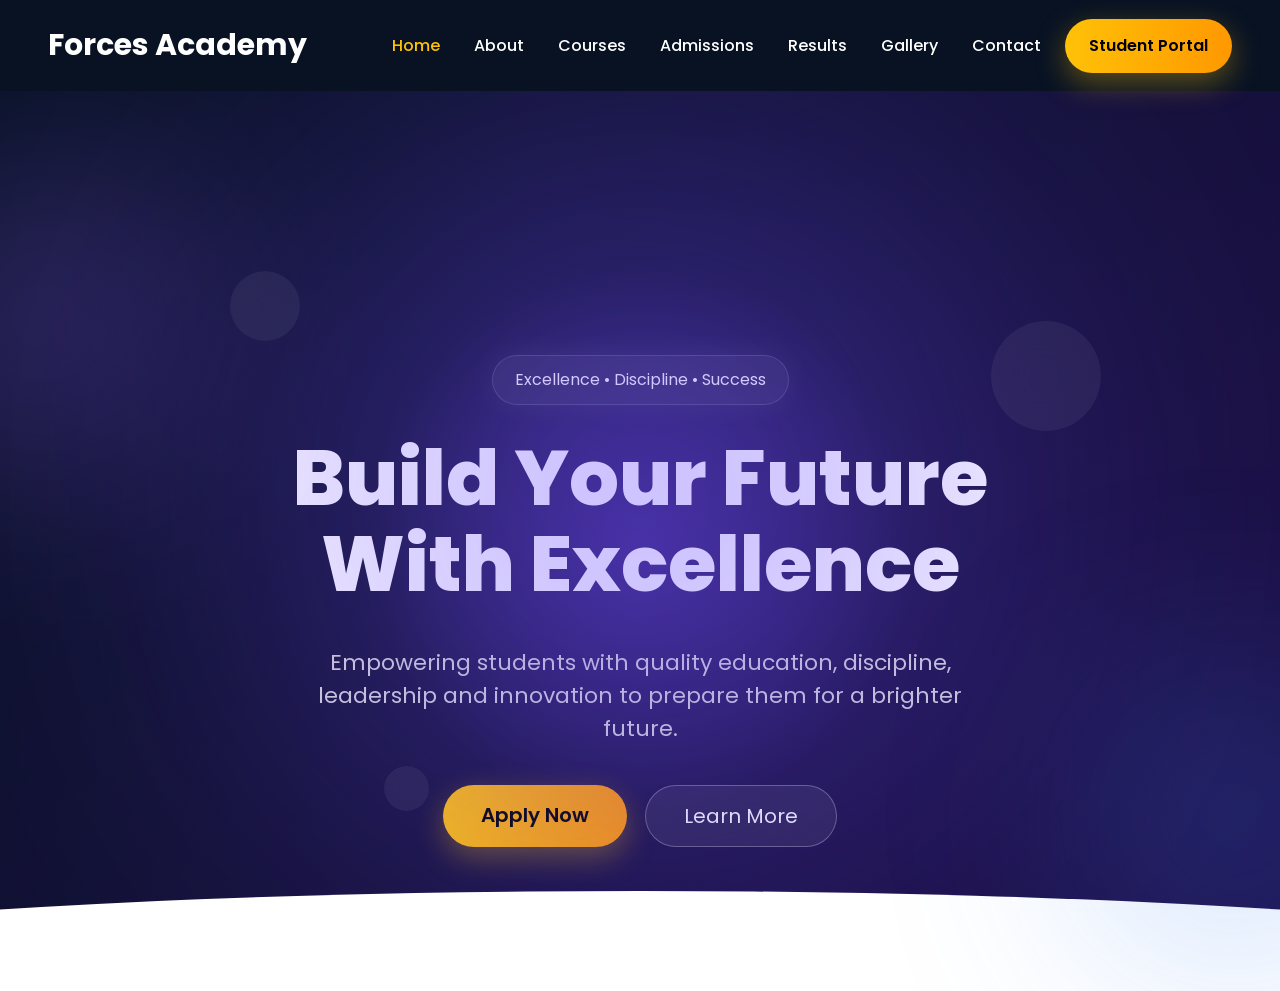
==== index.html @ f3140d68 "Week 1 - Forces Academy Website" ====
<!DOCTYPE html>
<html lang="en">

<head>

    <meta charset="UTF-8">
    <meta name="viewport" content="width=device-width, initial-scale=1.0">

    <title>Forces Academy Faisalabad</title>

    <!-- Google Font -->
    <link rel="preconnect" href="https://fonts.googleapis.com">
    <link rel="preconnect" href="https://fonts.gstatic.com" crossorigin>

    <link href="https://fonts.googleapis.com/css2?family=Poppins:wght@300;400;500;600;700;800&display=swap"
        rel="stylesheet">

    <!-- Bootstrap -->
    <link href="https://cdn.jsdelivr.net/npm/bootstrap@5.3.8/dist/css/bootstrap.min.css" rel="stylesheet">

    <!-- CSS -->
    <link rel="stylesheet" href="css/style.css">

</head>

<body>

    <!-- ================= NAVBAR ================= -->

    <nav class="navbar navbar-expand-lg navbar-dark sticky-top" id="mainNav">

       <div class="container-fluid px-5">

            <!-- Logo -->

            <a class="navbar-brand fw-bold" href="index.html">

                Forces Academy

            </a>

            <!-- Mobile Button -->

            <button class="navbar-toggler"
                type="button"
                data-bs-toggle="collapse"
                data-bs-target="#navbarMenu">

                <span class="navbar-toggler-icon"></span>

            </button>

            <!-- Menu -->

            <div class="collapse navbar-collapse" id="navbarMenu">

                <ul class="navbar-nav ms-auto align-items-lg-center">

                    <li class="nav-item">
                        <a class="nav-link active" href="index.html">Home</a>
                    </li>

                    <li class="nav-item">
                        <a class="nav-link" href="about.html">About</a>
                    </li>

                    <li class="nav-item">
                        <a class="nav-link" href="courses.html">Courses</a>
                    </li>

                    <li class="nav-item">
                        <a class="nav-link" href="admissions.html">Admissions</a>
                    </li>

                    <li class="nav-item">
                        <a class="nav-link" href="results.html">Results</a>
                    </li>

                    <li class="nav-item">
                        <a class="nav-link" href="gallery.html">Gallery</a>
                    </li>

                    <li class="nav-item">
                        <a class="nav-link" href="contact.html">Contact</a>
                    </li>

                    <li class="nav-item ms-lg-3">

                        <a href="#" class="btn btn-warning fw-semibold px-4">

                            Student Portal

                        </a>

                    </li>

                </ul>

            </div>

        </div>

    </nav>

    <!-- ================= HERO ================= -->

    <section id="hero">

        <div class="hero-overlay">

            <div class="container">

                <div class="row justify-content-center text-center">

                    <div class="col-lg-9">

                        <span class="hero-badge">

                            Excellence • Discipline • Success

                        </span>

                        <h1 class="hero-title">

                            Build Your Future
                            <br>
                            With Excellence

                        </h1>

                        <p class="hero-text">

                            <p class="hero-text">

Empowering students with quality education,
discipline, leadership and innovation to
prepare them for a brighter future.

</p>
                        </p>

                        <div class="hero-buttons">

                            <a href="admissions.html" class="btn btn-warning btn-lg">

                                Apply Now

                            </a>

                            <a href="about.html" class="btn btn-outline-light btn-lg">

                                Learn More

                            </a>

                        </div>

                    </div>

                </div>

            </div>

        </div>

        <div class="hero-glow"></div>
<div class="floating one"></div>
<div class="floating two"></div>
<div class="floating three"></div>
        <div class="hero-curve"></div>

    </section>

    <!-- Bootstrap -->

    <script src="https://cdn.jsdelivr.net/npm/bootstrap@5.3.8/dist/js/bootstrap.bundle.min.js"></script>

    <script src="js/main.js"></script>

</body>

</html>
---- css/style.css ----
/* ===========================
   RESET
=========================== */

*{
    margin:0;
    padding:0;
    box-sizing:border-box;
}

html{
    scroll-behavior:smooth;
}

body{
    font-family:'Poppins',sans-serif;
    overflow-x:hidden;
    background:#081223;
}

/* ===========================
   NAVBAR
=========================== */

#mainNav{

    background:transparent;

    padding:18px 0;

    transition:.4s ease;

}

.navbar-brand{

    font-size:30px;

    font-weight:700;

    color:#fff !important;

}

.nav-link{

    color:#fff !important;

    margin-left:18px;

    font-weight:500;

    transition:.3s;

    position:relative;

}

.nav-link:hover{

    color:#FFC107 !important;

}

.nav-link.active{

    color:#FFC107 !important;

}

.nav-link::after{

    content:"";

    position:absolute;

    left:0;

    bottom:-6px;

    width:0;

    height:2px;

    background:#FFC107;

    transition:.3s;

}

.nav-link:hover::after{

    width:100%;

}

.btn-warning{

    background:linear-gradient(90deg,#FFC107,#ff9800);

    border:none;

    color:#000;

    border-radius:50px;

    padding:15px 38px;

    font-weight:600;

    box-shadow:0 10px 30px rgba(255,193,7,.35);

    transition:.3s;

}

.btn-warning:hover{

    transform:translateY(-4px);

}

.btn-warning:hover{

    transform:translateY(-3px);

    background:#ffd54f;

}

.btn-outline-light{

    border:1px solid rgba(255,255,255,.3);

    background:rgba(255,255,255,.08);

    backdrop-filter:blur(15px);

    border-radius:50px;

    padding:15px 38px;

}

.btn-outline-light:hover{

    transform:translateY(-3px);

}

.navbar-toggler{

    border:none;

}

.navbar-toggler:focus{

    box-shadow:none;

}

/* ===========================
   HERO
=========================== */

#hero{

    min-height:100vh;

    display:flex;

    align-items:center;

    justify-content:center;

    position:relative;

    overflow:hidden;

    background:
    radial-gradient(circle at center,
    rgba(125,76,255,.35),
    transparent 35%),

    linear-gradient(135deg,#081223,#20104d);

}

.hero-overlay{

    width:100%;

    padding-top:120px;

}

.hero-badge{

    display:inline-block;

    padding:12px 22px;

    color:#fff;

    border-radius:50px;

    background:rgba(255,255,255,.08);

    border:1px solid rgba(255,255,255,.15);

    backdrop-filter:blur(20px);

    margin-bottom:30px;

    box-shadow:0 0 30px rgba(255,255,255,.08);

}

.hero-title{

    color:#fff;

    font-size:78px;

    font-weight:800;

    line-height:1.1;

    margin-bottom:25px;

}

.hero-text{

    color:#d7d7d7;

    font-size:22px;

    max-width:700px;

    margin:auto;

    margin-bottom:40px;

}

.hero-buttons{

    display:flex;

    justify-content:center;

    gap:18px;

    flex-wrap:wrap;

}

/* Glow */

.hero-glow{

    position:absolute;

    width:700px;

    height:700px;

    background:#6c4cff;

    border-radius:50%;

    filter:blur(180px);

    opacity:.45;

    top:45%;

    left:50%;

    transform:translate(-50%,-50%);

}

/* Curve */

.hero-curve{

    position:absolute;

    bottom:-120px;

    left:50%;

    transform:translateX(-50%);

    width:180%;

    height:220px;

    background:white;

    border-radius:50%;

}

/* ===========================
   RESPONSIVE
=========================== */

@media(max-width:992px){

    #mainNav{

        background:#081223;

        padding:15px;

    }

    .navbar-collapse{

        margin-top:15px;

        text-align:center;

    }

    .nav-link{

        margin:10px 0;

    }

    .hero-title{

        font-size:55px;

    }

    .hero-text{

        font-size:18px;

    }

}

@media(max-width:576px){

    .hero-title{

    color:#fff;

    font-size:85px;

    font-weight:800;

    line-height:1.05;

    letter-spacing:-2px;

    margin-bottom:25px;

}

    .hero-text{

        font-size:16px;

    }

    .hero-buttons .btn{

        width:100%;

    }

}
/* Floating Glow */

#hero::before{

    content:"";

    position:absolute;

    width:250px;

    height:250px;

    border-radius:50%;

    background:#8b5cf6;

    filter:blur(120px);

    top:100px;

    left:-80px;

    opacity:.45;

}

#hero::after{

    content:"";

    position:absolute;

    width:250px;

    height:250px;

    border-radius:50%;

    background:#3b82f6;

    filter:blur(120px);

    bottom:50px;

    right:-80px;

    opacity:.35;

}
.floating{

    position:absolute;

    border-radius:50%;

    background:rgba(255,255,255,.06);

    backdrop-filter:blur(20px);

}

.one{

    width:70px;

    height:70px;

    top:180px;

    left:18%;

}

.two{

    width:110px;

    height:110px;

    right:14%;

    top:230px;

}

.three{

    width:45px;

    height:45px;

    bottom:180px;

    left:30%;

}
.navbar-nav{

align-items:center;

}
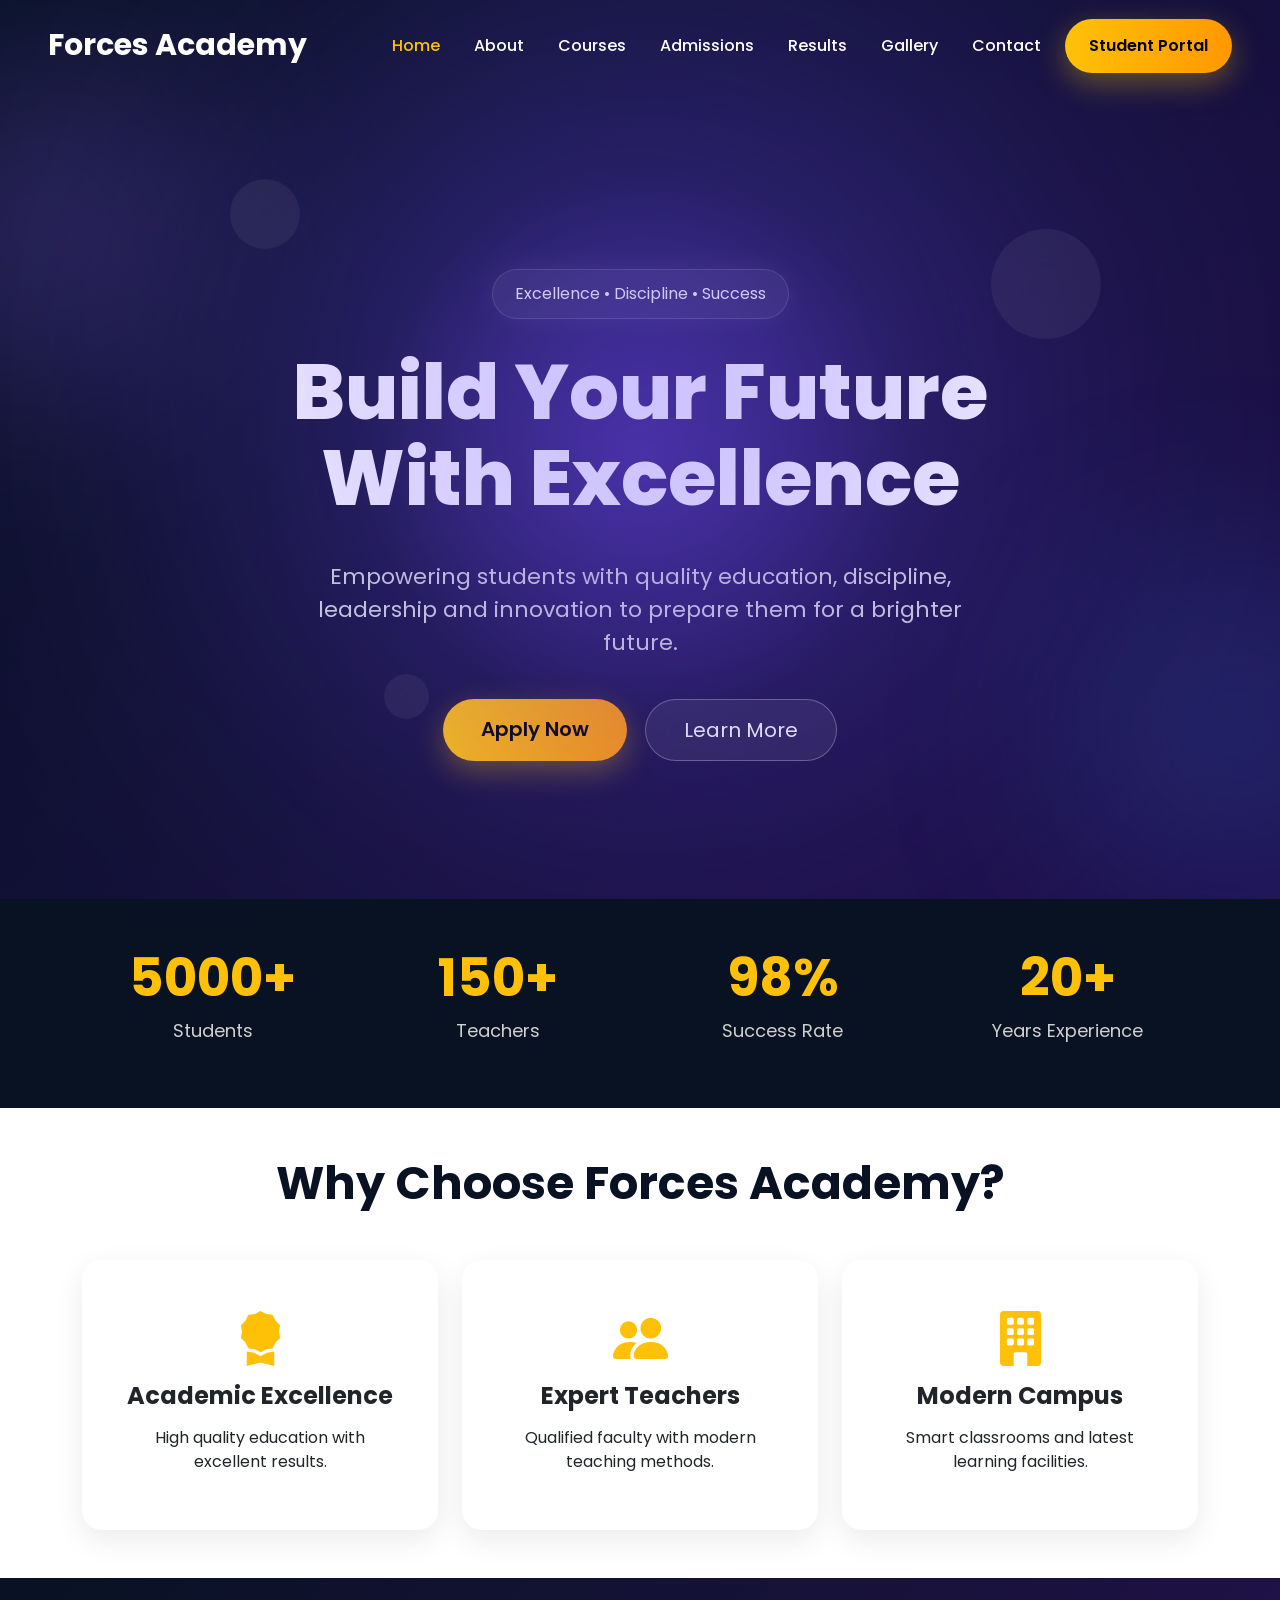
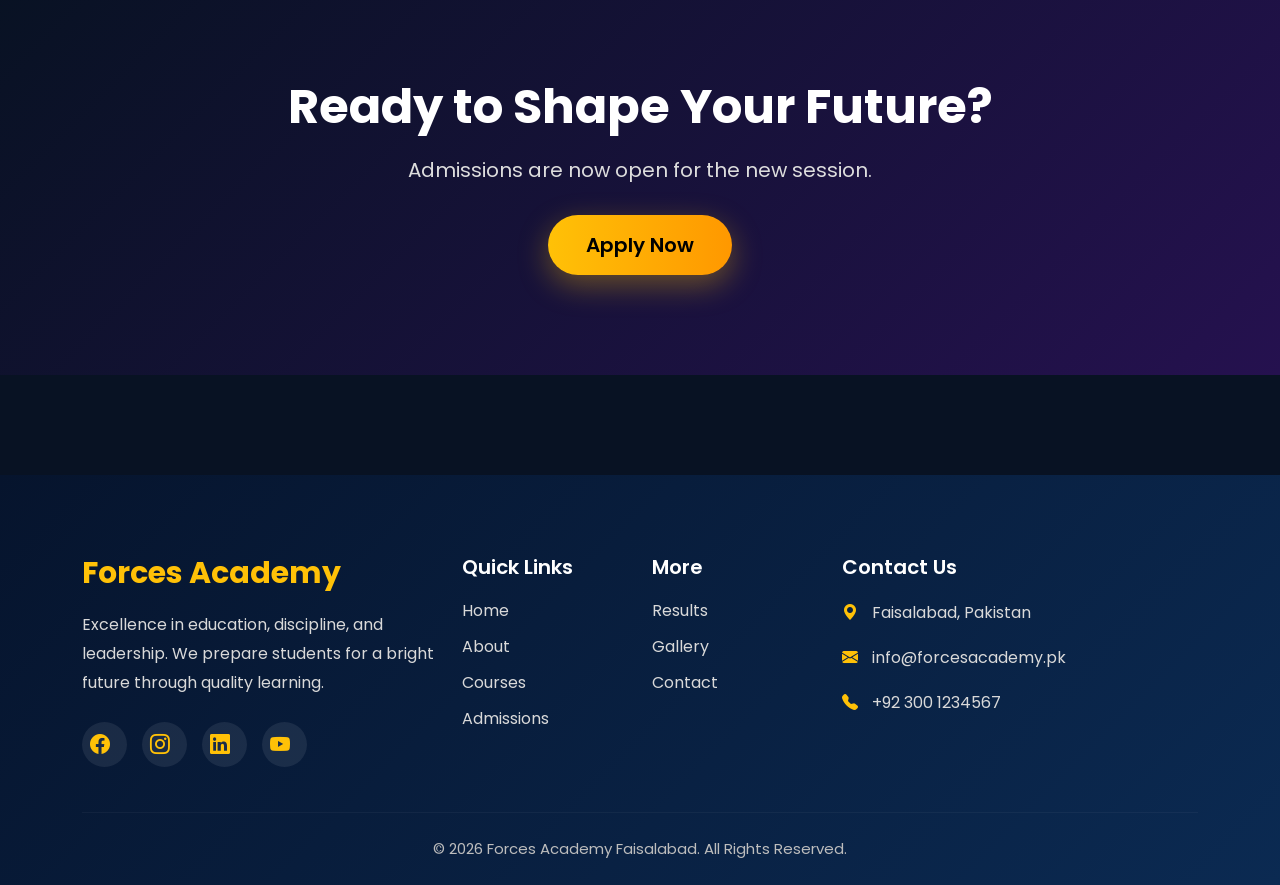
==== commit 4c23fd20: "Completed Week 2: Home, About, Courses and Admissions pages" ====
--- a/index.html
+++ b/index.html
@@ -19,6 +19,7 @@
     <link href="https://cdn.jsdelivr.net/npm/bootstrap@5.3.8/dist/css/bootstrap.min.css" rel="stylesheet">
 
     <!-- CSS -->
+    <link rel="stylesheet" href="https://cdn.jsdelivr.net/npm/bootstrap-icons@1.11.3/font/bootstrap-icons.min.css">
     <link rel="stylesheet" href="css/style.css">
 
 </head>
@@ -167,15 +168,192 @@
 <div class="floating one"></div>
 <div class="floating two"></div>
 <div class="floating three"></div>
-        <div class="hero-curve"></div>
+        
 
     </section>
 
+    <section class="stats-section py-5">
+    <div class="container">
+        <div class="row text-center">
+
+            <div class="col-md-3">
+                <div class="stat-box">
+                    <h2>5000+</h2>
+                    <p>Students</p>
+                </div>
+            </div>
+
+            <div class="col-md-3">
+                <div class="stat-box">
+                    <h2>150+</h2>
+                    <p>Teachers</p>
+                </div>
+            </div>
+
+            <div class="col-md-3">
+                <div class="stat-box">
+                    <h2>98%</h2>
+                    <p>Success Rate</p>
+                </div>
+            </div>
+
+            <div class="col-md-3">
+                <div class="stat-box">
+                    <h2>20+</h2>
+                    <p>Years Experience</p>
+                </div>
+            </div>
+
+        </div>
+    </div>
+</section>
+
+<section class="home-features py-5">
+
+<div class="container">
+
+<h2 class="text-center mb-5">Why Choose Forces Academy?</h2>
+
+<div class="row g-4">
+
+<div class="col-md-4">
+
+<div class="home-card">
+
+<i class="bi bi-award-fill"></i>
+
+<h4>Academic Excellence</h4>
+
+<p>High quality education with excellent results.</p>
+
+</div>
+
+</div>
+
+<div class="col-md-4">
+
+<div class="home-card">
+
+<i class="bi bi-people-fill"></i>
+
+<h4>Expert Teachers</h4>
+
+<p>Qualified faculty with modern teaching methods.</p>
+
+</div>
+
+</div>
+
+<div class="col-md-4">
+
+<div class="home-card">
+
+<i class="bi bi-building-fill"></i>
+
+<h4>Modern Campus</h4>
+
+<p>Smart classrooms and latest learning facilities.</p>
+
+</div>
+
+</div>
+
+</div>
+
+</div>
+
+</section>
+<section class="cta-section">
+
+<div class="container text-center">
+
+<h2>Ready to Shape Your Future?</h2>
+
+<p>Admissions are now open for the new session.</p>
+
+<a href="admissions.html" class="btn btn-warning btn-lg">
+Apply Now
+</a>
+
+</div>
+
+</section>
+
+
     <!-- Bootstrap -->
 
     <script src="https://cdn.jsdelivr.net/npm/bootstrap@5.3.8/dist/js/bootstrap.bundle.min.js"></script>
 
     <script src="js/main.js"></script>
+<!-- Footer -->
+<footer class="footer-section">
+    <div class="container">
+        <div class="row gy-5">
+
+            <!-- Academy Info -->
+            <div class="col-lg-4">
+                <h3 class="footer-logo">Forces Academy</h3>
+                <p>
+                    Excellence in education, discipline, and leadership.
+                    We prepare students for a bright future through quality learning.
+                </p>
+
+                <div class="social-icons mt-4">
+                    <a href="#"><i class="bi bi-facebook"></i></a>
+                    <a href="#"><i class="bi bi-instagram"></i></a>
+                    <a href="#"><i class="bi bi-linkedin"></i></a>
+                    <a href="#"><i class="bi bi-youtube"></i></a>
+                </div>
+            </div>
+
+            <!-- Quick Links -->
+            <div class="col-lg-2">
+                <h5>Quick Links</h5>
+
+                <ul class="footer-links">
+                    <li><a href="index.html">Home</a></li>
+                    <li><a href="about.html">About</a></li>
+                    <li><a href="courses.html">Courses</a></li>
+                    <li><a href="admissions.html">Admissions</a></li>
+                </ul>
+            </div>
+
+            <!-- More Links -->
+            <div class="col-lg-2">
+                <h5>More</h5>
+
+                <ul class="footer-links">
+                    <li><a href="results.html">Results</a></li>
+                    <li><a href="gallery.html">Gallery</a></li>
+                    <li><a href="contact.html">Contact</a></li>
+                </ul>
+            </div>
+
+            <!-- Contact -->
+            <div class="col-lg-4">
+                <h5>Contact Us</h5>
+
+                <p><i class="bi bi-geo-alt-fill"></i> Faisalabad, Pakistan</p>
+
+                <p><i class="bi bi-envelope-fill"></i> info@forcesacademy.pk</p>
+
+                <p><i class="bi bi-telephone-fill"></i> +92 300 1234567</p>
+            </div>
+
+        </div>
+
+        <hr>
+
+        <div class="text-center footer-bottom">
+            © 2026 Forces Academy Faisalabad. All Rights Reserved.
+        </div>
+
+    </div>
+</footer>
+
+
+
+
 
 </body>
 
--- a/css/style.css
+++ b/css/style.css
@@ -22,15 +22,20 @@
    NAVBAR
 =========================== */
 
-#mainNav{
-
+
+
+    #mainNav{
     background:transparent;
-
     padding:18px 0;
-
     transition:.4s ease;
-
-}
+    z-index:9999;
+}
+
+#mainNav.scrolled{
+    background:#081b33 !important;
+}
+
+
 
 .navbar-brand{
 
@@ -159,7 +164,10 @@
     box-shadow:none;
 
 }
-
+#mainNav.scrolled{
+    background:#081b33 !important;
+    box-shadow:0 5px 20px rgba(0,0,0,.15);
+}
 /* ===========================
    HERO
 =========================== */
@@ -184,6 +192,11 @@
     transparent 35%),
 
     linear-gradient(135deg,#081223,#20104d);
+    margin-top:-92px;
+padding-top:92px;
+
+    min-height:100vh;
+    padding-bottom:80px;
 
 }
 
@@ -285,25 +298,6 @@
 
 /* Curve */
 
-.hero-curve{
-
-    position:absolute;
-
-    bottom:-120px;
-
-    left:50%;
-
-    transform:translateX(-50%);
-
-    width:180%;
-
-    height:220px;
-
-    background:white;
-
-    border-radius:50%;
-
-}
 
 /* ===========================
    RESPONSIVE
@@ -478,4 +472,660 @@
 
 align-items:center;
 
+}
+
+/*==========================
+        FOOTER
+===========================*/
+
+.footer-section{
+    background: linear-gradient(135deg,#06142d,#0b2a52);
+    color:#fff;
+    padding:80px 0 25px;
+    margin-top:100px;
+}
+
+.footer-logo{
+    font-size:30px;
+    font-weight:700;
+    color:#FFC107;
+    margin-bottom:20px;
+}
+
+.footer-section p{
+    color:#d9d9d9;
+    line-height:1.8;
+}
+
+.footer-section h5{
+    color:#fff;
+    font-weight:600;
+    margin-bottom:20px;
+}
+
+.footer-links{
+    list-style:none;
+    padding:0;
+}
+
+.footer-links li{
+    margin-bottom:12px;
+}
+
+.footer-links a{
+    text-decoration:none;
+    color:#d9d9d9;
+    transition:.3s;
+}
+
+.footer-links a:hover{
+    color:#FFC107;
+    padding-left:8px;
+}
+
+.social-icons{
+    display:flex;
+    gap:15px;
+}
+
+.social-icons a{
+    width:45px;
+    height:45px;
+    background:rgba(255,255,255,.08);
+    display:flex;
+    justify-content:center;
+    align-items:center;
+    border-radius:50%;
+    color:#fff;
+    font-size:20px;
+    transition:.4s;
+}
+
+.social-icons a:hover{
+    background:#FFC107;
+    color:#06142d;
+    transform:translateY(-8px) rotate(360deg);
+}
+
+.footer-section hr{
+    border-color:rgba(255,255,255,.15);
+    margin:45px 0 25px;
+}
+
+.footer-bottom{
+    color:#bdbdbd;
+    font-size:15px;
+}
+
+.footer-section i{
+    color:#FFC107;
+    margin-right:10px;
+}
+
+/* ===========================
+      ABOUT PAGE
+=========================== */
+
+.about-section{
+    padding:100px 0;
+    background:linear-gradient(135deg,#08172f,#24124f);
+    color:#fff;
+}
+
+.section-tag{
+    display:inline-block;
+    background:rgba(255,255,255,.08);
+    color:#FFC107;
+    padding:10px 22px;
+    border-radius:50px;
+    font-size:15px;
+    font-weight:600;
+    border:1px solid rgba(255,255,255,.15);
+}
+
+.about-title{
+    font-size:52px;
+    font-weight:800;
+    line-height:1.2;
+    margin-bottom:25px;
+}
+
+.about-text{
+    font-size:18px;
+    color:#d9d9d9;
+    line-height:1.9;
+    margin-bottom:20px;
+}
+
+.about-img{
+    border-radius:25px;
+    transition:.4s;
+}
+
+.about-img:hover{
+    transform:scale(1.03);
+}
+
+/*==========================
+    Mission & Vision
+===========================*/
+
+.mission-vision{
+    background:#f8f9fa;
+    padding:80px 0;
+}
+
+.mv-card{
+    background:#fff;
+    padding:40px;
+    border-radius:20px;
+    text-align:center;
+    box-shadow:0 10px 30px rgba(0,0,0,.08);
+    transition:.4s;
+    height:100%;
+}
+
+.mv-card:hover{
+    transform:translateY(-10px);
+    box-shadow:0 20px 40px rgba(0,0,0,.15);
+}
+
+.mv-icon{
+    width:80px;
+    height:80px;
+    background:#FFC107;
+    color:#06142d;
+    border-radius:50%;
+    display:flex;
+    align-items:center;
+    justify-content:center;
+    margin:0 auto 20px;
+    font-size:32px;
+}
+
+.mv-card h3{
+    font-weight:700;
+    margin-bottom:15px;
+}
+
+.mv-card p{
+    color:#666;
+    line-height:1.8;
+}
+/*==========================
+    Why Choose Us
+===========================*/
+
+.why-choose{
+    padding:100px 0;
+    background:#ffffff;
+}
+
+.section-title{
+    font-size:42px;
+    font-weight:700;
+    color:#06142d;
+}
+
+.section-subtitle{
+    color:#666;
+    max-width:700px;
+    margin:auto;
+}
+
+.feature-card{
+    background:#fff;
+    border-radius:20px;
+    padding:40px 25px;
+    text-align:center;
+    transition:.4s;
+    box-shadow:0 10px 30px rgba(0,0,0,.08);
+    height:100%;
+}
+
+.feature-card:hover{
+    transform:translateY(-10px);
+    box-shadow:0 20px 40px rgba(0,0,0,.15);
+}
+
+.feature-card i{
+    font-size:50px;
+    color:#FFC107;
+    margin-bottom:20px;
+}
+
+.feature-card h4{
+    font-weight:700;
+    margin-bottom:15px;
+    color:#06142d;
+}
+
+.feature-card p{
+    color:#666;
+    line-height:1.7;
+}
+
+/*==========================
+      Leadership Team
+===========================*/
+
+.team-section{
+    background:#f8f9fa;
+    padding:100px 0;
+}
+
+.team-card{
+    background:#fff;
+    border-radius:20px;
+    overflow:hidden;
+    transition:.4s;
+    box-shadow:0 10px 25px rgba(0,0,0,.08);
+    text-align:center;
+}
+
+.team-card:hover{
+    transform:translateY(-10px);
+    box-shadow:0 20px 40px rgba(0,0,0,.15);
+}
+
+.team-card img{
+    width:100%;
+    height:300px;
+    object-fit:cover;
+}
+
+.team-content{
+    padding:25px;
+}
+
+.team-content h4{
+    color:#06142d;
+    font-weight:700;
+}
+
+.team-content p{
+    color:#FFC107;
+    font-weight:600;
+}
+.stats-section{
+    background:#081223;
+    padding:80px 0;
+}
+
+.stat-box{
+    color:white;
+}
+
+.stat-box h2{
+    color:#FFC107;
+    font-size:52px;
+    font-weight:700;
+}
+
+.stat-box p{
+    color:#d0d0d0;
+    font-size:18px;
+}
+.home-features{
+
+background:white;
+
+padding:100px 0;
+
+}
+
+.home-features h2{
+
+font-size:46px;
+
+font-weight:700;
+
+color:#081223;
+
+margin-bottom:60px;
+
+}
+
+.home-card{
+
+padding:40px;
+
+border-radius:20px;
+
+text-align:center;
+
+box-shadow:0 10px 30px rgba(0,0,0,.08);
+
+transition:.4s;
+
+height:100%;
+
+}
+
+.home-card:hover{
+
+transform:translateY(-12px);
+
+}
+
+.home-card i{
+
+font-size:55px;
+
+color:#FFC107;
+
+margin-bottom:20px;
+
+}
+
+.home-card h4{
+
+font-weight:700;
+
+margin-bottom:15px;
+
+}
+.cta-section{
+
+padding:100px 0;
+
+background:linear-gradient(135deg,#081223,#25114f);
+
+color:white;
+
+text-align:center;
+
+}
+
+.cta-section h2{
+
+font-size:48px;
+
+font-weight:700;
+
+margin-bottom:20px;
+
+}
+
+.cta-section p{
+
+font-size:20px;
+
+margin-bottom:30px;
+
+color:#ddd;
+
+}
+/*=========================
+      Courses Section
+=========================*/
+
+.courses-section{
+    padding:100px 0;
+    background:#f8f9fa;
+}
+
+.course-card{
+    background:#fff;
+    border-radius:20px;
+    padding:35px;
+    box-shadow:0 10px 30px rgba(0,0,0,.08);
+    transition:.4s;
+    height:100%;
+}
+
+.course-card:hover{
+    transform:translateY(-10px);
+    box-shadow:0 20px 40px rgba(0,0,0,.15);
+}
+
+.course-card i{
+    font-size:50px;
+    color:#FFC107;
+    margin-bottom:20px;
+}
+
+.course-card h4{
+    color:#081b33;
+    font-weight:700;
+    margin-bottom:15px;
+}
+
+.course-card p{
+    color:#666;
+}
+
+.course-card ul{
+    padding-left:18px;
+    color:#555;
+    margin-bottom:25px;
+}
+
+/*=========================
+      Courses Page
+=========================*/
+
+.courses-section{
+    padding:100px 0;
+    background:#f8f9fa;
+}
+
+.course-card{
+    background:#fff;
+    border-radius:20px;
+    padding:35px;
+    text-align:center;
+    box-shadow:0 10px 30px rgba(0,0,0,.08);
+    transition:.4s;
+    height:100%;
+}
+
+.course-card:hover{
+    transform:translateY(-10px);
+    box-shadow:0 20px 40px rgba(0,0,0,.15);
+}
+
+.course-card i{
+    font-size:55px;
+    color:#FFC107;
+    margin-bottom:20px;
+}
+
+.course-card h4{
+    color:#081b33;
+    font-weight:700;
+    margin-bottom:15px;
+}
+
+.course-card p{
+    color:#666;
+    line-height:1.7;
+}
+
+.course-card hr{
+    margin:20px 0;
+}
+
+.course-card .btn{
+    margin-top:15px;
+}
+/*==========================
+      HOW TO APPLY
+===========================*/
+
+.list-group{
+    border-radius:20px;
+    overflow:hidden;
+    box-shadow:0 10px 30px rgba(0,0,0,.08);
+}
+
+.list-group-item{
+    border:none;
+    padding:22px 25px;
+    font-size:18px;
+    font-weight:500;
+    color:#081b33;
+    transition:.3s;
+    background:#fff;
+}
+
+.list-group-item:not(:last-child){
+    border-bottom:1px solid #eee;
+}
+
+.list-group-item:hover{
+    background:#081b33;
+    color:#fff;
+    transform:translateX(8px);
+}
+
+.list-group-numbered>.list-group-item::before{
+    background:#FFC107;
+    color:#081b33;
+    font-weight:700;
+    border-radius:50%;
+    width:35px;
+    height:35px;
+    display:flex;
+    align-items:center;
+    justify-content:center;
+    margin-right:15px;
+}
+/*==========================
+   Eligibility Criteria
+==========================*/
+
+.eligibility-section{
+    background:#ffffff;
+    padding:100px 0;
+}
+
+.eligibility-card{
+    background:#fff;
+    border-radius:20px;
+    padding:35px 25px;
+    text-align:center;
+    height:100%;
+    box-shadow:0 10px 30px rgba(0,0,0,.08);
+    transition:.4s;
+}
+
+.eligibility-card:hover{
+    transform:translateY(-10px);
+    box-shadow:0 20px 40px rgba(0,0,0,.15);
+}
+
+.eligibility-card i{
+    font-size:55px;
+    color:#FFC107;
+    margin-bottom:20px;
+}
+
+.eligibility-card h4{
+    color:#081b33;
+    font-weight:700;
+    margin-bottom:15px;
+}
+
+.eligibility-card p{
+    color:#666;
+    line-height:1.8;
+}
+/*==========================
+   Required Documents
+==========================*/
+
+.documents-section{
+    background:#f8f9fa;
+    padding:100px 0;
+}
+
+.documents-list{
+    border-radius:20px;
+    overflow:hidden;
+    box-shadow:0 10px 30px rgba(0,0,0,.08);
+}
+
+.documents-list .list-group-item{
+    padding:22px 25px;
+    font-size:18px;
+    font-weight:500;
+    display:flex;
+    align-items:center;
+    gap:15px;
+    border:none;
+    transition:.3s;
+}
+
+.documents-list .list-group-item:not(:last-child){
+    border-bottom:1px solid #eee;
+}
+
+.documents-list .list-group-item i{
+    color:#28a745;
+    font-size:24px;
+}
+
+.documents-list .list-group-item:hover{
+    background:#081b33;
+    color:#fff;
+    transform:translateX(8px);
+}
+
+.documents-list .list-group-item:hover i{
+    color:#FFC107;
+}
+/*==========================
+      Fee Structure
+==========================*/
+
+.fee-section{
+    background:#ffffff;
+    padding:100px 0;
+}
+
+.fee-table{
+    border-radius:20px;
+    overflow:hidden;
+    box-shadow:0 10px 30px rgba(0,0,0,.08);
+}
+
+.fee-table thead{
+    background:#081b33;
+    color:#fff;
+}
+
+.fee-table th,
+.fee-table td{
+    padding:18px;
+    text-align:center;
+    vertical-align:middle;
+}
+
+.fee-table tbody tr:hover{
+    background:#fff7e0;
+    transition:.3s;
+}
+/*==========================
+      Admission CTA
+==========================*/
+
+.cta-section{
+    padding:100px 0;
+    background:linear-gradient(135deg,#081223,#25114f);
+    color:#fff;
+    text-align:center;
+}
+
+.cta-section h2{
+    font-size:48px;
+    font-weight:700;
+    margin-bottom:20px;
+}
+
+.cta-section p{
+    font-size:20px;
+    color:#ddd;
+    max-width:700px;
+    margin:0 auto 30px;
 }
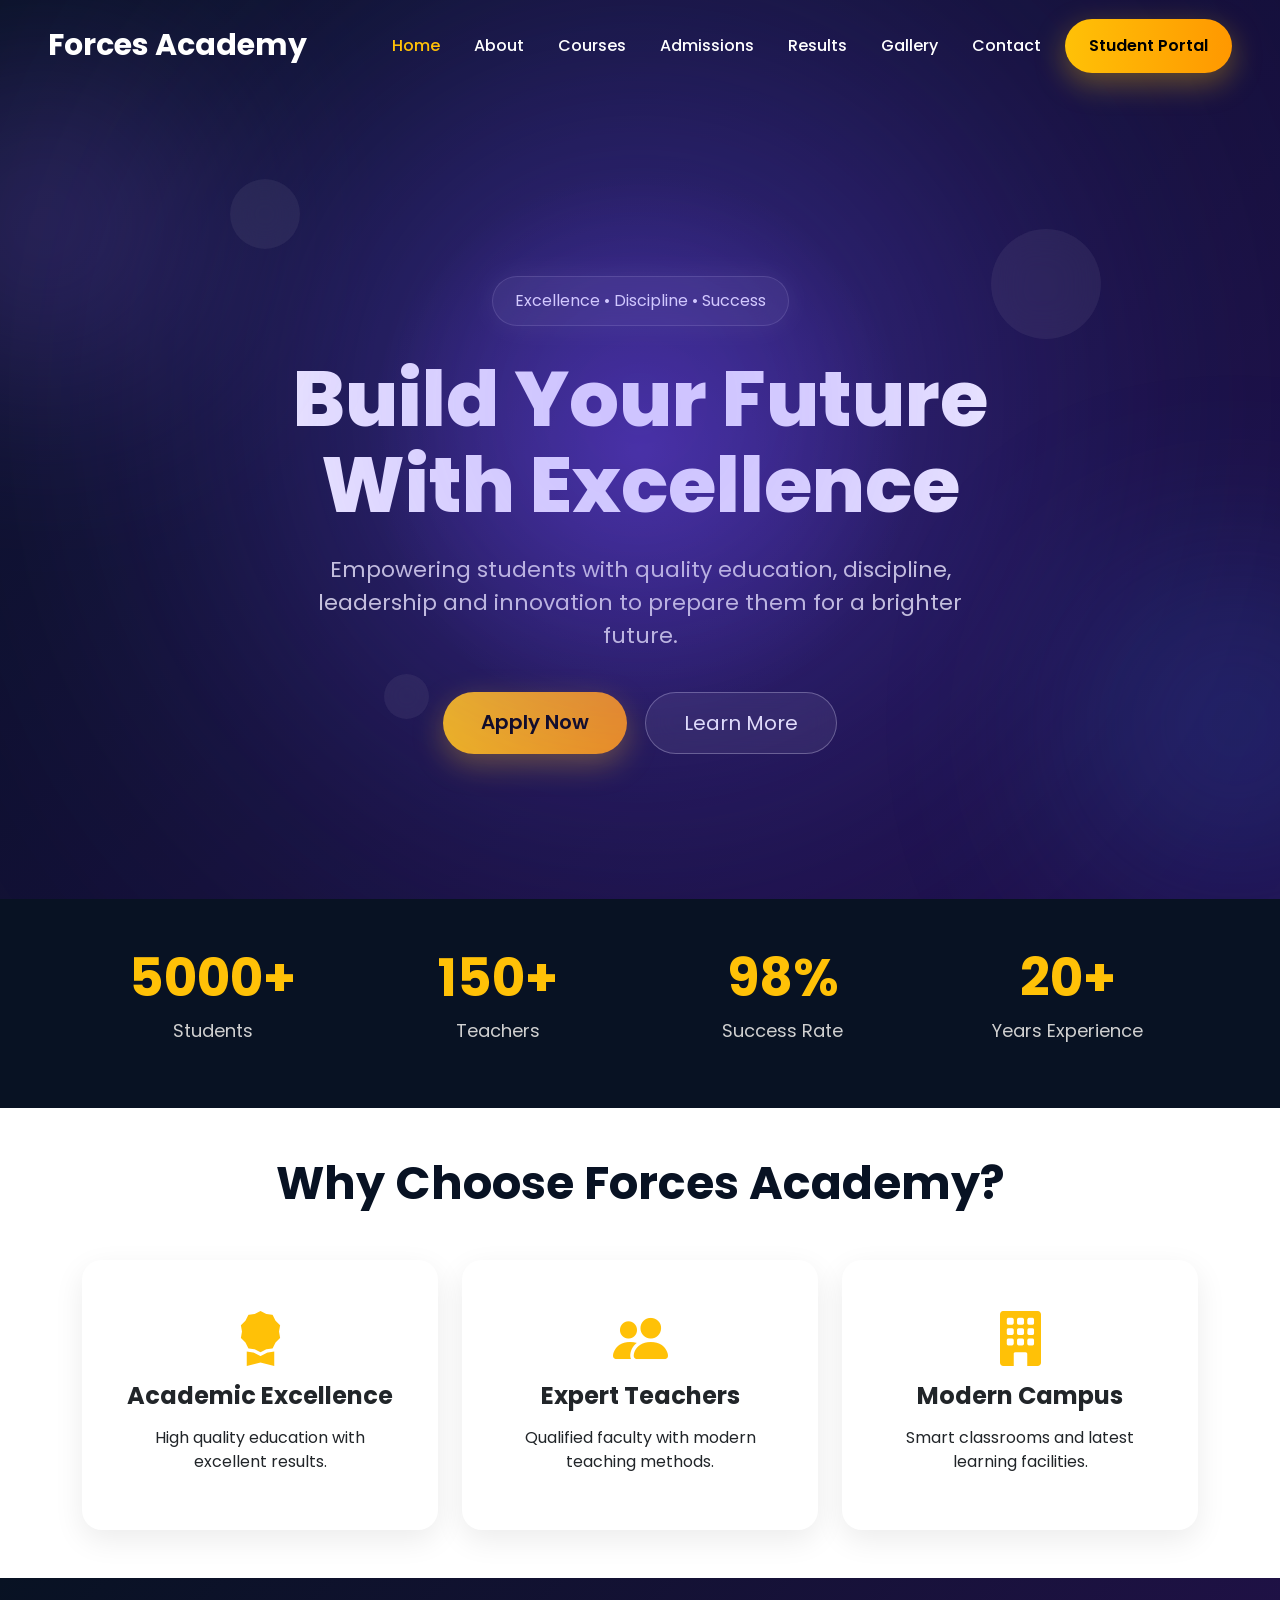
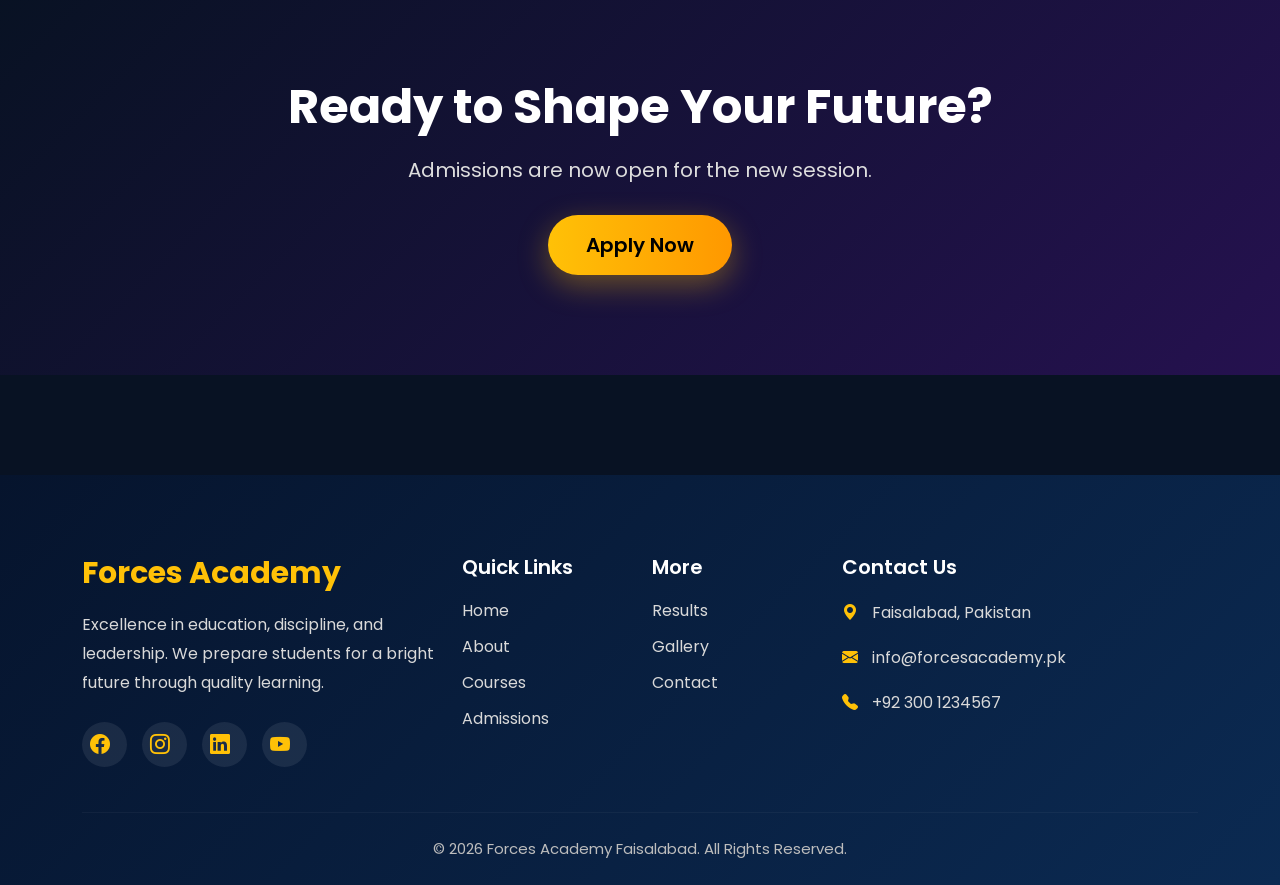
==== commit a3431c3a: "Updated README for Week 2" ====
--- a/index.html
+++ b/index.html
@@ -129,7 +129,6 @@
 
                         </h1>
 
-                        <p class="hero-text">
 
                             <p class="hero-text">
 
@@ -138,7 +137,7 @@
 prepare them for a brighter future.
 
 </p>
-                        </p>
+                        
 
                         <div class="hero-buttons">
 
--- a/css/style.css
+++ b/css/style.css
@@ -341,34 +341,33 @@
 
 }
 
-@media(max-width:576px){
+@media (max-width:576px){
+
+    .hero-overlay{
+        padding-top:80px;
+    }
 
     .hero-title{
-
-    color:#fff;
-
-    font-size:85px;
-
-    font-weight:800;
-
-    line-height:1.05;
-
-    letter-spacing:-2px;
-
-    margin-bottom:25px;
-
-}
+        font-size:48px;
+        line-height:1.2;
+        margin-bottom:20px;
+        word-break:break-word;
+    }
 
     .hero-text{
-
         font-size:16px;
-
+        line-height:1.7;
+        padding:0 10px;
     }
 
+    .hero-buttons{
+        flex-direction:column;
+        align-items:center;
+        gap:15px;
+    }
+
     .hero-buttons .btn{
-
-        width:100%;
-
+        width:220px;
     }
 
 }
@@ -468,6 +467,7 @@
     left:30%;
 
 }
+
 .navbar-nav{
 
 align-items:center;
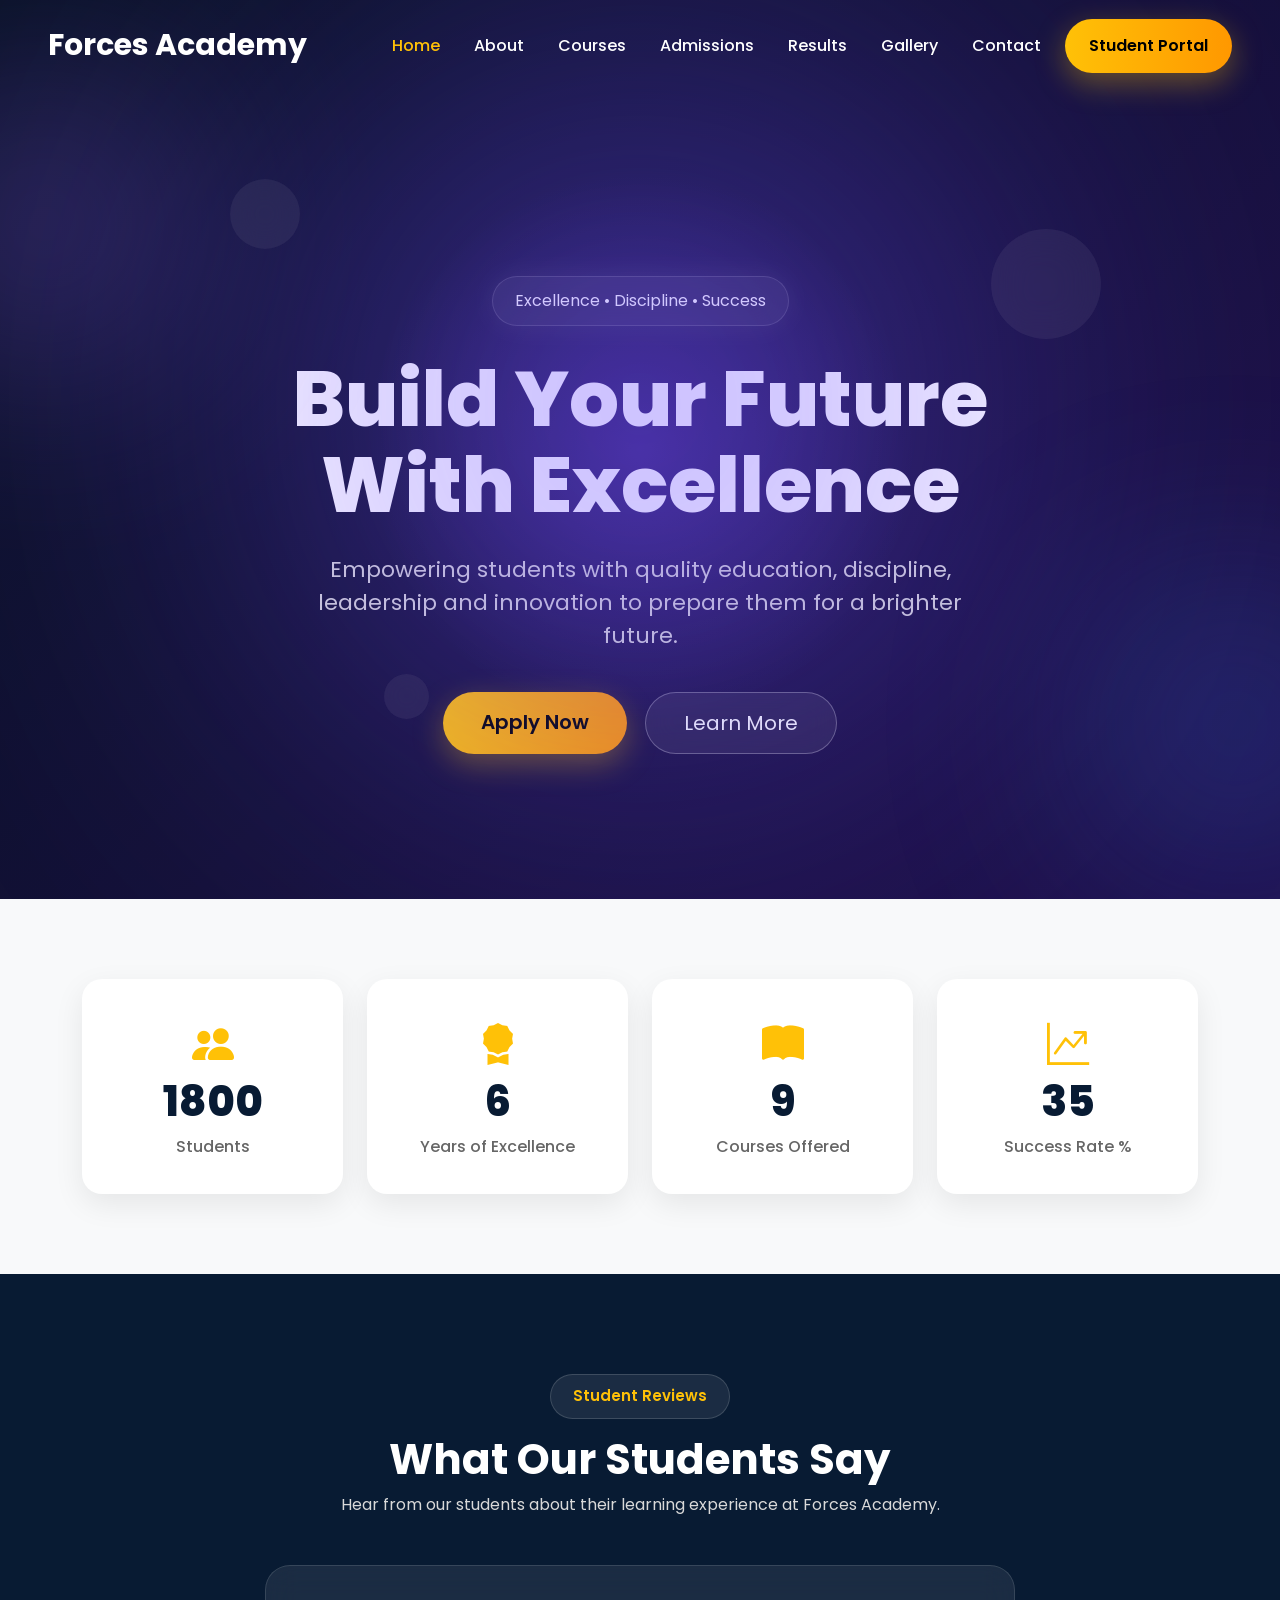
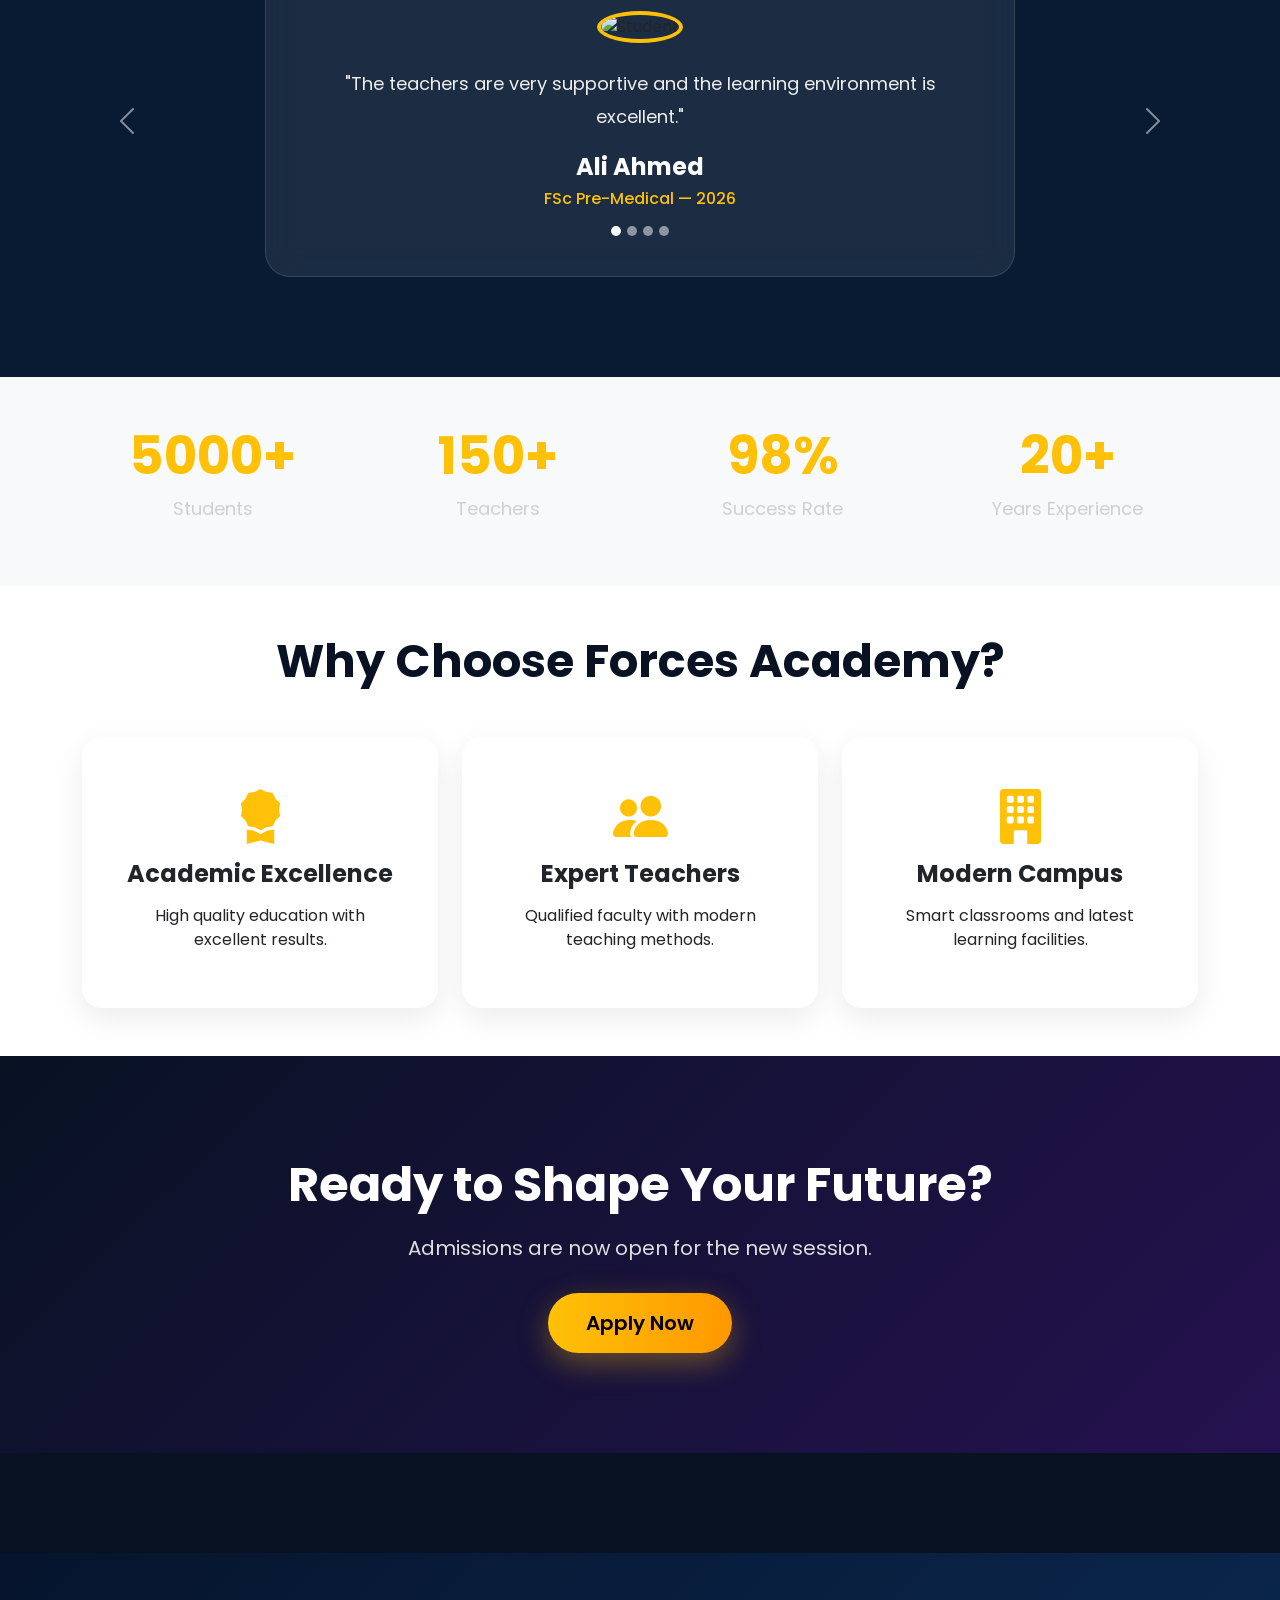
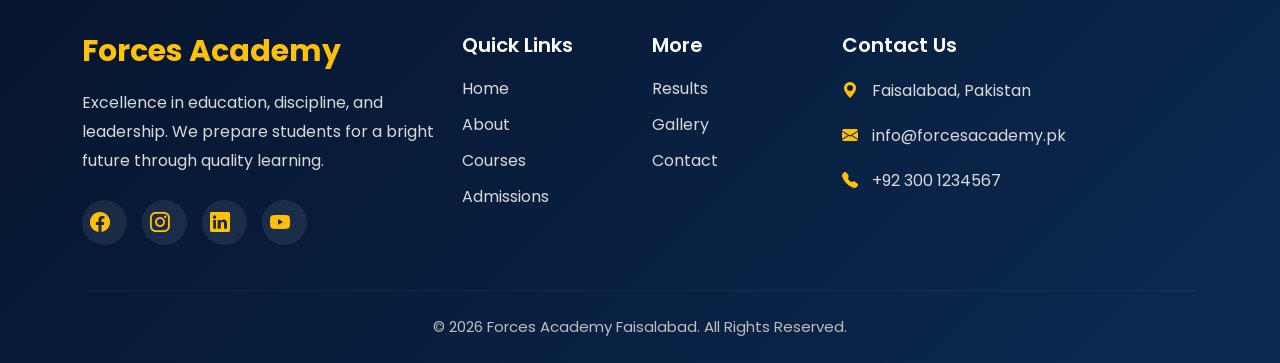
==== commit abef1015: "Completed Week 4: JavaScript Interactivity and Responsive Polish" ====
--- a/index.html
+++ b/index.html
@@ -170,6 +170,232 @@
         
 
     </section>
+    <!-- ================= STATS ================= -->
+
+<section class="stats-section">
+
+    <div class="container">
+
+        <div class="row g-4 text-center">
+
+            <!-- Students -->
+            <div class="col-lg-3 col-md-6">
+                <div class="stat-card">
+                    <i class="bi bi-people-fill"></i>
+                    <h2 class="counter" data-target="5000">0</h2>
+                    <p>Students</p>
+                </div>
+            </div>
+
+            <!-- Years -->
+            <div class="col-lg-3 col-md-6">
+                <div class="stat-card">
+                    <i class="bi bi-award-fill"></i>
+                    <h2 class="counter" data-target="15">0</h2>
+                    <p>Years of Excellence</p>
+                </div>
+            </div>
+
+            <!-- Courses -->
+            <div class="col-lg-3 col-md-6">
+                <div class="stat-card">
+                    <i class="bi bi-book-fill"></i>
+                    <h2 class="counter" data-target="25">0</h2>
+                    <p>Courses Offered</p>
+                </div>
+            </div>
+
+            <!-- Success -->
+            <div class="col-lg-3 col-md-6">
+                <div class="stat-card">
+                    <i class="bi bi-graph-up-arrow"></i>
+                    <h2 class="counter" data-target="95">0</h2>
+                    <p>Success Rate %</p>
+                </div>
+            </div>
+
+        </div>
+
+    </div>
+
+</section>
+<!-- ================= TESTIMONIALS ================= -->
+
+<section class="testimonials-section">
+
+    <div class="container">
+
+        <div class="text-center mb-5">
+            <span class="section-tag">Student Reviews</span>
+
+            <h2 class="section-title mt-3">
+                What Our Students Say
+            </h2>
+
+            <p class="section-subtitle">
+                Hear from our students about their learning experience at Forces Academy.
+            </p>
+        </div>
+
+
+        <div id="testimonialCarousel"
+             class="carousel slide"
+             data-bs-ride="carousel"
+             data-bs-interval="4000">
+
+            <div class="carousel-inner">
+
+
+                <!-- Testimonial 1 -->
+
+                <div class="carousel-item active">
+
+                    <div class="testimonial-card">
+
+                        <img src="https://i.pravatar.cc/150?img=47"
+                             alt="Student"
+                             class="testimonial-img">
+
+                        <p class="testimonial-quote">
+                            "The teachers are very supportive and the learning environment is excellent."
+                        </p>
+
+                        <h4>Ali Ahmed</h4>
+
+                        <span>FSc Pre-Medical — 2026</span>
+
+                    </div>
+
+                </div>
+
+
+                <!-- Testimonial 2 -->
+
+                <div class="carousel-item">
+
+                    <div class="testimonial-card">
+
+                        <img src="https://i.pravatar.cc/150?img=12"
+                             alt="Student"
+                             class="testimonial-img">
+
+                        <p class="testimonial-quote">
+                            "Forces Academy helped me improve my confidence and prepare for my exams."
+                        </p>
+
+                        <h4>Hina Fatima</h4>
+
+                        <span>FSc Pre-Engineering — 2026</span>
+
+                    </div>
+
+                </div>
+
+
+                <!-- Testimonial 3 -->
+
+                <div class="carousel-item">
+
+                    <div class="testimonial-card">
+
+                        <img src="https://i.pravatar.cc/150?img=33"
+                             alt="Student"
+                             class="testimonial-img">
+
+                        <p class="testimonial-quote">
+                            "The discipline and quality education here helped me achieve my academic goals."
+                        </p>
+
+                        <h4>Usman Khan</h4>
+
+                        <span>Matric Science — 2025</span>
+
+                    </div>
+
+                </div>
+
+
+                <!-- Testimonial 4 -->
+
+                <div class="carousel-item">
+
+                    <div class="testimonial-card">
+
+                        <img src="https://i.pravatar.cc/150?img=44"
+                             alt="Student"
+                             class="testimonial-img">
+
+                        <p class="testimonial-quote">
+                            "I really enjoyed studying here. The faculty always motivates students to do better."
+                        </p>
+
+                        <h4>Ayesha Malik</h4>
+
+                        <span>Entry Test Preparation — 2026</span>
+
+                    </div>
+
+                </div>
+
+            </div>
+
+
+            <!-- Previous Button -->
+
+            <button class="carousel-control-prev"
+                    type="button"
+                    data-bs-target="#testimonialCarousel"
+                    data-bs-slide="prev">
+
+                <span class="carousel-control-prev-icon"></span>
+
+                <span class="visually-hidden">Previous</span>
+
+            </button>
+
+
+            <!-- Next Button -->
+
+            <button class="carousel-control-next"
+                    type="button"
+                    data-bs-target="#testimonialCarousel"
+                    data-bs-slide="next">
+
+                <span class="carousel-control-next-icon"></span>
+
+                <span class="visually-hidden">Next</span>
+
+            </button>
+
+
+            <!-- Indicators -->
+
+            <div class="carousel-indicators">
+
+                <button type="button"
+                        data-bs-target="#testimonialCarousel"
+                        data-bs-slide-to="0"
+                        class="active"></button>
+
+                <button type="button"
+                        data-bs-target="#testimonialCarousel"
+                        data-bs-slide-to="1"></button>
+
+                <button type="button"
+                        data-bs-target="#testimonialCarousel"
+                        data-bs-slide-to="2"></button>
+
+                <button type="button"
+                        data-bs-target="#testimonialCarousel"
+                        data-bs-slide-to="3"></button>
+
+            </div>
+
+        </div>
+
+    </div>
+
+</section>
 
     <section class="stats-section py-5">
     <div class="container">
@@ -281,9 +507,8 @@
 
     <!-- Bootstrap -->
 
-    <script src="https://cdn.jsdelivr.net/npm/bootstrap@5.3.8/dist/js/bootstrap.bundle.min.js"></script>
-
-    <script src="js/main.js"></script>
+    
+    
 <!-- Footer -->
 <footer class="footer-section">
     <div class="container">
@@ -352,8 +577,13 @@
 
 
 
-
-
+<!-- Back to Top Button -->
+
+<button id="backToTop" title="Back to Top">
+    <i class="bi bi-arrow-up"></i>
+</button>
+<script src="https://cdn.jsdelivr.net/npm/bootstrap@5.3.8/dist/js/bootstrap.bundle.min.js"></script>
+<script src="js/main.js"></script>
 </body>
 
 </html>
--- a/css/style.css
+++ b/css/style.css
@@ -1,7 +1,9 @@
 /* ===========================
    RESET
 =========================== */
-
+html {
+    scroll-behavior: smooth;
+}
 *{
     margin:0;
     padding:0;
@@ -361,6 +363,7 @@
     }
 
     .hero-buttons{
+        
         flex-direction:column;
         align-items:center;
         gap:15px;
@@ -1128,4 +1131,368 @@
     color:#ddd;
     max-width:700px;
     margin:0 auto 30px;
+}
+.results-hero{
+    padding:100px 0;
+    background:linear-gradient(135deg,#08172f,#24124f);
+    color:#fff;
+}
+/*==========================
+      Results Filter
+===========================*/
+
+.results-filter{
+    background:#f8f9fa;
+    padding:60px 0;
+}
+
+.results-filter .form-select{
+    height:58px;
+    border-radius:15px;
+    border:2px solid #e5e5e5;
+    transition:.3s;
+}
+
+.results-filter .form-select:focus{
+    border-color:#FFC107;
+    box-shadow:0 0 10px rgba(255,193,7,.3);
+}
+
+.results-filter .btn{
+    height:58px;
+    border-radius:15px;
+    font-weight:600;
+}
+/*==========================
+      Results Table
+===========================*/
+
+.results-table{
+    background:#ffffff;
+}
+
+.results-table table{
+    border-radius:15px;
+    overflow:hidden;
+    box-shadow:0 10px 30px rgba(0,0,0,.08);
+}
+
+.results-table thead{
+    background:#081b33;
+    color:#fff;
+}
+
+.results-table tbody tr:hover{
+    background:#fff8e1;
+    transition:.3s;
+}
+
+.results-table td,
+.results-table th{
+    padding:16px;
+    vertical-align:middle;
+}
+
+.results-hero .section-title{
+    color:#ffffff;
+    font-size:52px;
+    font-weight:800;
+}
+
+.results-hero .section-subtitle{
+    color:#d9d9d9;
+    font-size:18px;
+    max-width:700px;
+    margin:0 auto;
+}
+
+.results-hero .section-tag{
+    color:#FFC107;
+}
+.results-hero .section-title{
+    color:#fff;
+    text-shadow:0 5px 20px rgba(0,0,0,.35);
+}
+/*==========================
+      Gallery Hero
+===========================*/
+
+.gallery-hero{
+    padding:100px 0;
+    background:linear-gradient(135deg,#08172f,#24124f);
+    color:#fff;
+}
+
+.gallery-hero .section-title{
+    color:#fff;
+    font-size:52px;
+    font-weight:800;
+}
+
+.gallery-hero .section-subtitle{
+    color:#d9d9d9;
+    max-width:700px;
+    margin:auto;
+}
+/*==========================
+     Gallery Filter
+===========================*/
+
+.gallery-filter{
+    background:#fff;
+}
+
+.filter-btn{
+    margin:8px;
+    padding:12px 28px;
+    border-radius:50px;
+    font-weight:600;
+}
+/*==========================
+      Gallery Images
+===========================*/
+
+.gallery-section{
+    background:#f8f9fa;
+}
+
+.gallery-item img{
+    width:100%;
+    height:250px;
+    object-fit:cover;
+    transition:.4s;
+    cursor:pointer;
+}
+
+.gallery-item{
+    overflow:hidden;
+    border-radius:15px;
+}
+
+.gallery-item:hover img{
+    transform:scale(1.08);
+}
+
+/*==========================
+      Contact Hero
+===========================*/
+
+.contact-hero{
+    padding:100px 0;
+    background:linear-gradient(135deg,#08172f,#24124f);
+    color:#fff;
+}
+
+.contact-hero .section-title{
+    color:#fff;
+    font-size:52px;
+    font-weight:800;
+}
+
+.contact-hero .section-subtitle{
+    color:#d9d9d9;
+    max-width:700px;
+    margin:auto;
+}
+
+/*==========================
+      Contact Form
+===========================*/
+
+.contact-section{
+    background:#f8f9fa;
+}
+
+.contact-form{
+    background:#fff;
+    padding:40px;
+    border-radius:20px;
+    box-shadow:0 10px 30px rgba(0,0,0,.08);
+}
+
+.contact-form .form-control{
+    height:55px;
+    border-radius:12px;
+}
+
+.contact-form textarea.form-control{
+    height:auto;
+}
+/*==========================
+      Contact Info
+===========================*/
+
+.contact-info{
+    background:#fff;
+}
+
+.info-card{
+    background:#f8f9fa;
+    border-radius:20px;
+    padding:35px 20px;
+    text-align:center;
+    box-shadow:0 10px 25px rgba(0,0,0,.08);
+    transition:.3s;
+    height:100%;
+}
+
+.info-card:hover{
+    transform:translateY(-8px);
+}
+
+.info-card i{
+    font-size:45px;
+    color:#FFC107;
+    margin-bottom:15px;
+}
+
+.info-card h4{
+    font-weight:700;
+    color:#081b33;
+}
+/* ==========================
+      STATS SECTION
+========================== */
+
+.stats-section{
+    padding:80px 0;
+    background:#f8f9fa;
+}
+
+.stat-card{
+    background:#fff;
+    padding:35px 20px;
+    border-radius:20px;
+    box-shadow:0 10px 30px rgba(0,0,0,.08);
+    transition:.4s;
+    height:100%;
+}
+
+.stat-card:hover{
+    transform:translateY(-8px);
+    box-shadow:0 20px 40px rgba(0,0,0,.12);
+}
+
+.stat-card i{
+    font-size:42px;
+    color:#FFC107;
+    margin-bottom:15px;
+}
+
+.stat-card h2{
+    font-size:42px;
+    font-weight:800;
+    color:#081b33;
+    margin-bottom:8px;
+}
+
+.stat-card p{
+    color:#666;
+    font-size:16px;
+    margin:0;
+    font-weight:500;
+}
+/* ==========================
+   TESTIMONIALS
+========================== */
+
+.testimonials-section{
+    padding:100px 0;
+    background:#081b33;
+}
+
+.testimonials-section .section-title{
+    color:#fff;
+}
+
+.testimonials-section .section-subtitle{
+    color:#d9d9d9;
+}
+
+.testimonial-card{
+    max-width:750px;
+    margin:0 auto;
+    padding:45px 35px 65px;
+    text-align:center;
+    background:rgba(255,255,255,.08);
+    border:1px solid rgba(255,255,255,.12);
+    border-radius:25px;
+    backdrop-filter:blur(15px);
+}
+
+.testimonial-img{
+    width:100px;
+    height:100px;
+    object-fit:cover;
+    border-radius:50%;
+    border:4px solid #FFC107;
+    margin-bottom:25px;
+}
+
+.testimonial-quote{
+    color:#eee;
+    font-size:18px;
+    line-height:1.8;
+    max-width:600px;
+    margin:0 auto 20px;
+}
+
+.testimonial-card h4{
+    color:#fff;
+    font-weight:700;
+    margin-bottom:5px;
+}
+
+.testimonial-card span{
+    color:#FFC107;
+    font-weight:500;
+}
+
+.testimonials-section .carousel-control-prev,
+.testimonials-section .carousel-control-next{
+    width:8%;
+}
+
+.testimonials-section .carousel-indicators{
+    bottom:15px;
+}
+
+.testimonials-section .carousel-indicators button{
+    width:10px;
+    height:10px;
+    border-radius:50%;
+}
+/* ==========================
+   BACK TO TOP
+========================== */
+
+#backToTop {
+    position: fixed;
+    right: 25px;
+    bottom: 25px;
+    width: 50px;
+    height: 50px;
+    border: none;
+    border-radius: 50%;
+    background: #FFC107;
+    color: #081b33;
+    font-size: 20px;
+    font-weight: bold;
+
+    display: none;
+
+    align-items: center;
+    justify-content: center;
+
+    cursor: pointer;
+    z-index: 99999;
+}
+
+#backToTop:hover {
+    transform: translateY(-5px);
+}
+@media (max-width: 991px) {
+    .inner-hero .btn-warning {
+        margin-bottom: 30px;
+    }
 }
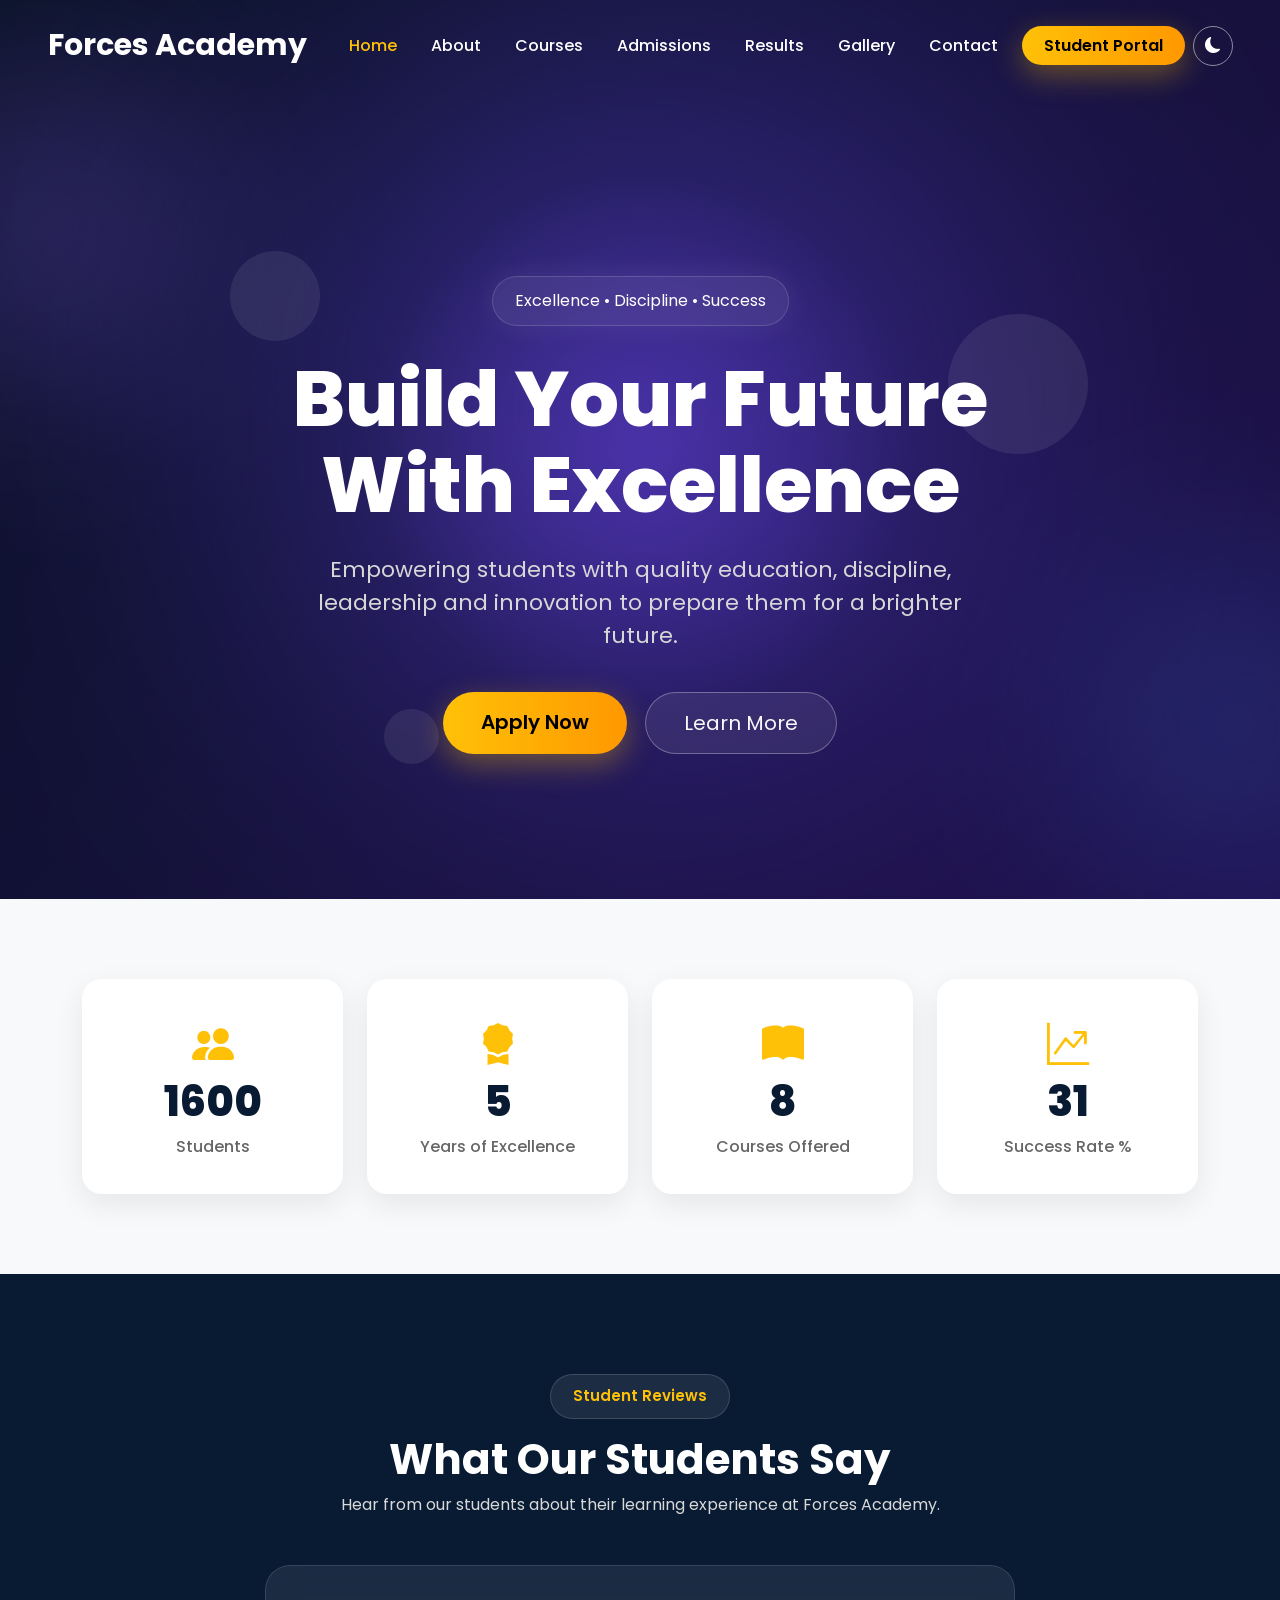
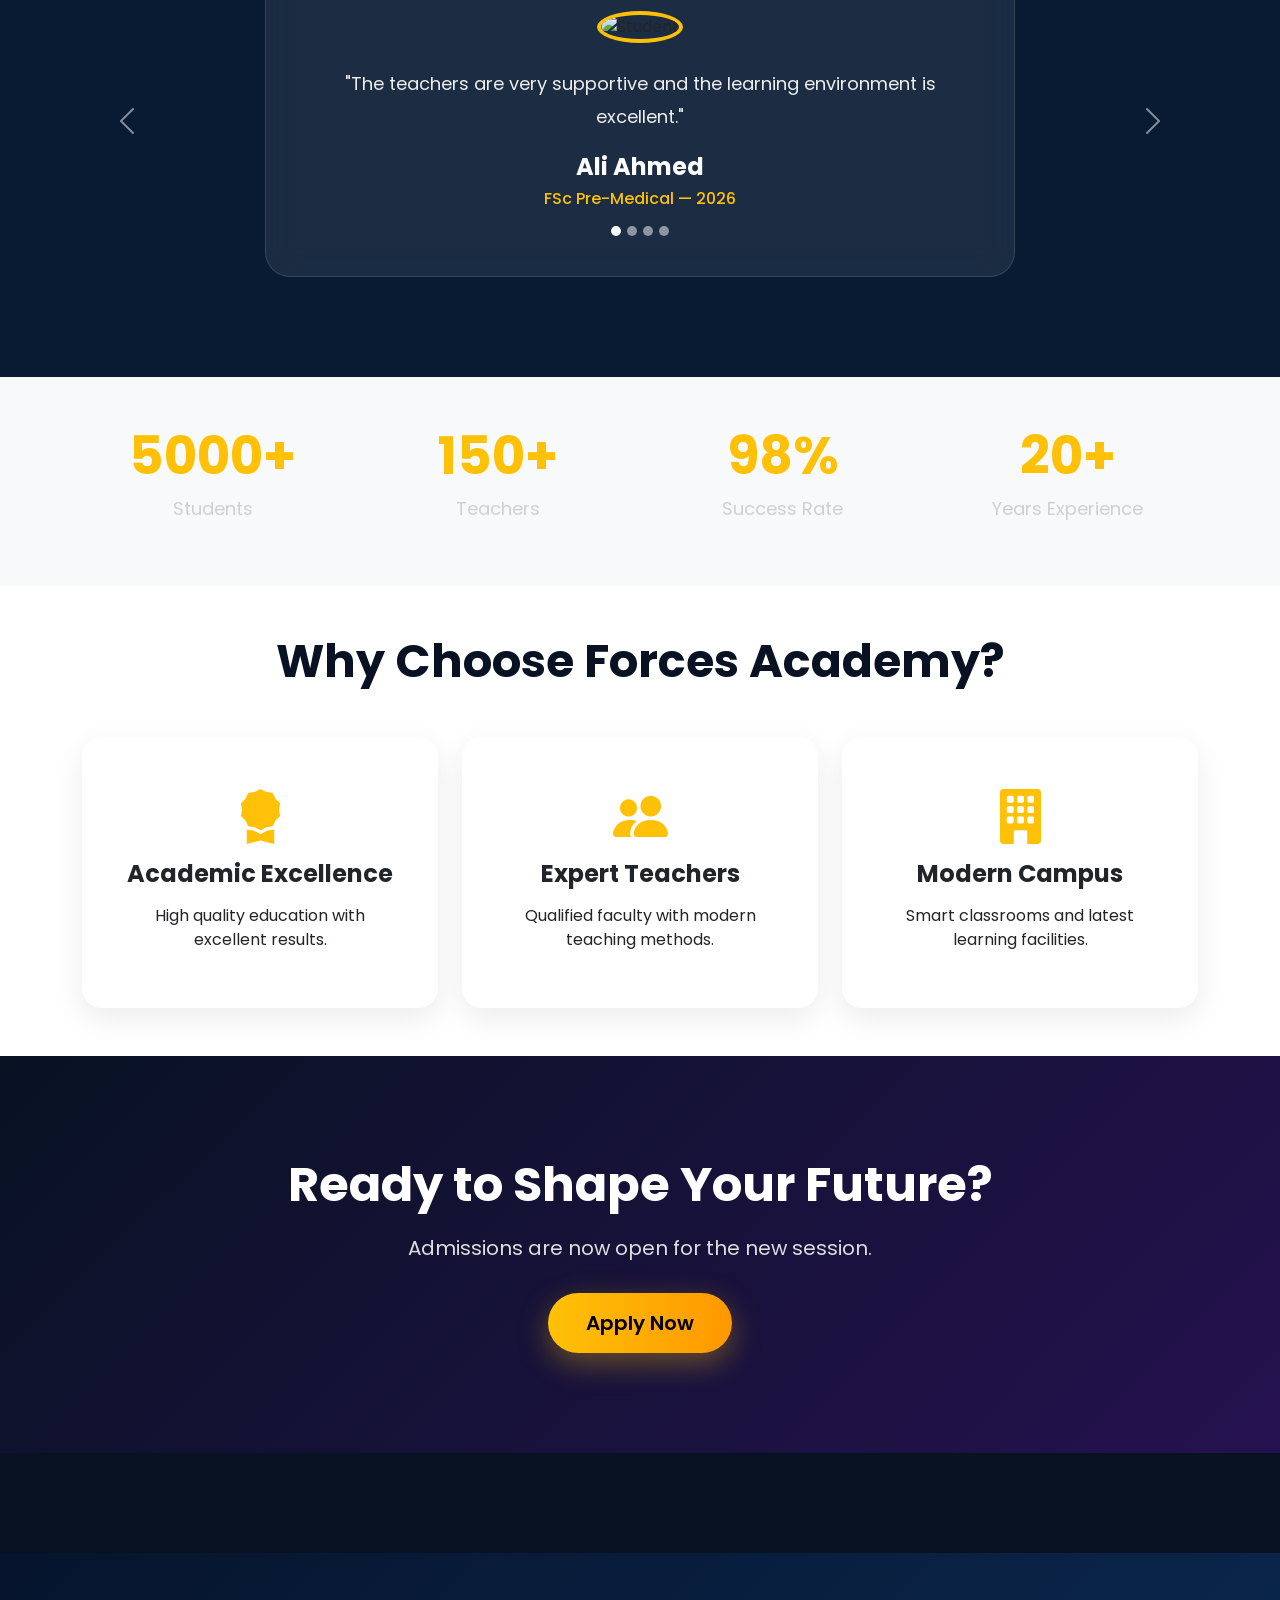
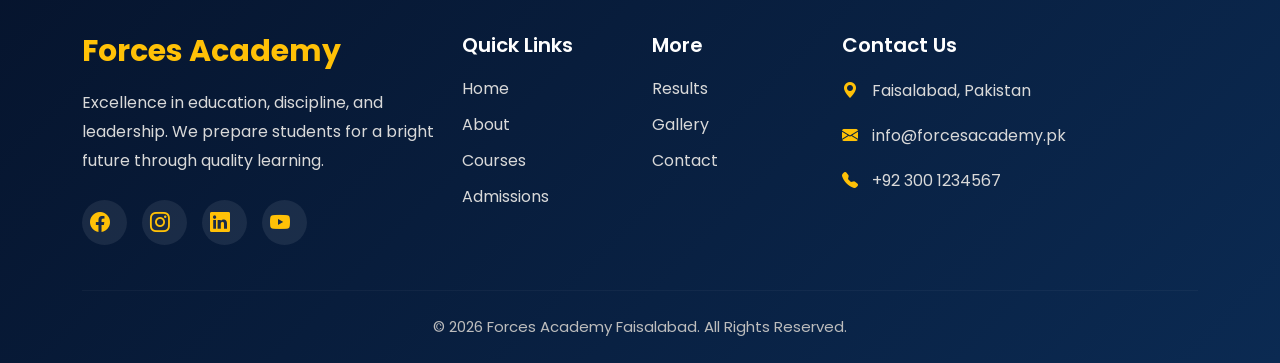
==== commit 2da1856b: "Week 6: Dark mode, animations, SEO and favicon" ====
--- a/index.html
+++ b/index.html
@@ -7,6 +7,20 @@
     <meta name="viewport" content="width=device-width, initial-scale=1.0">
 
     <title>Forces Academy Faisalabad</title>
+    <link rel="icon" type="image/png" href="favicon-new.png">
+    <!-- SEO Meta Tags -->
+
+<meta name="description"
+      content="Forces Academy Faisalabad provides quality education, disciplined learning, leadership development and academic programs for students.">
+
+<meta name="keywords"
+      content="Forces Academy Faisalabad, academy Faisalabad, education Faisalabad, FSc, Matric, entry test preparation, students">
+
+<meta property="og:title"
+      content="Forces Academy Faisalabad">
+
+<meta property="og:description"
+      content="Quality education, discipline and leadership development at Forces Academy Faisalabad.">
 
     <!-- Google Font -->
     <link rel="preconnect" href="https://fonts.googleapis.com">
@@ -30,78 +44,82 @@
 
     <nav class="navbar navbar-expand-lg navbar-dark sticky-top" id="mainNav">
 
-       <div class="container-fluid px-5">
-
-            <!-- Logo -->
-
-            <a class="navbar-brand fw-bold" href="index.html">
-
-                Forces Academy
-
-            </a>
-
-            <!-- Mobile Button -->
-
-            <button class="navbar-toggler"
-                type="button"
-                data-bs-toggle="collapse"
-                data-bs-target="#navbarMenu">
-
-                <span class="navbar-toggler-icon"></span>
-
-            </button>
-
-            <!-- Menu -->
-
-            <div class="collapse navbar-collapse" id="navbarMenu">
-
-                <ul class="navbar-nav ms-auto align-items-lg-center">
-
-                    <li class="nav-item">
-                        <a class="nav-link active" href="index.html">Home</a>
-                    </li>
-
-                    <li class="nav-item">
-                        <a class="nav-link" href="about.html">About</a>
-                    </li>
-
-                    <li class="nav-item">
-                        <a class="nav-link" href="courses.html">Courses</a>
-                    </li>
-
-                    <li class="nav-item">
-                        <a class="nav-link" href="admissions.html">Admissions</a>
-                    </li>
-
-                    <li class="nav-item">
-                        <a class="nav-link" href="results.html">Results</a>
-                    </li>
-
-                    <li class="nav-item">
-                        <a class="nav-link" href="gallery.html">Gallery</a>
-                    </li>
-
-                    <li class="nav-item">
-                        <a class="nav-link" href="contact.html">Contact</a>
-                    </li>
-
-                    <li class="nav-item ms-lg-3">
-
-                        <a href="#" class="btn btn-warning fw-semibold px-4">
-
-                            Student Portal
-
-                        </a>
-
-                    </li>
-
-                </ul>
-
-            </div>
-
-        </div>
-
-    </nav>
+          <div class="container-fluid px-5">
+
+        <!-- Logo -->
+
+        <a class="navbar-brand fw-bold" href="index.html">
+
+            Forces Academy
+
+        </a>
+
+        <!-- Mobile Button -->
+
+        <button class="navbar-toggler"
+            type="button"
+            data-bs-toggle="collapse"
+            data-bs-target="#navbarMenu">
+
+            <span class="navbar-toggler-icon"></span>
+
+        </button>
+
+        <!-- Menu -->
+
+        <div class="collapse navbar-collapse" id="navbarMenu">
+
+            <ul class="navbar-nav ms-auto align-items-lg-center">
+
+                <li class="nav-item">
+                    <a class="nav-link active" href="index.html">Home</a>
+                </li>
+
+                <li class="nav-item">
+                    <a class="nav-link" href="about.html">About</a>
+                </li>
+
+                <li class="nav-item">
+                    <a class="nav-link" href="courses.html">Courses</a>
+                </li>
+
+                <li class="nav-item">
+                    <a class="nav-link" href="admissions.html">Admissions</a>
+                </li>
+
+                <li class="nav-item">
+                    <a class="nav-link" href="results.html">Results</a>
+                </li>
+
+                <li class="nav-item">
+                    <a class="nav-link" href="gallery.html">Gallery</a>
+                </li>
+
+                <li class="nav-item">
+                    <a class="nav-link" href="contact.html">Contact</a>
+                </li>
+
+                <li class="nav-item ms-lg-3">
+    <a href="#" class="btn btn-warning fw-semibold portal-btn">
+    Student Portal
+</a>
+</li>
+                <li class="nav-item ms-lg-2">
+    <button id="themeToggle"
+            class="theme-toggle"
+            type="button"
+            aria-label="Toggle dark mode">
+        <i class="bi bi-moon-fill" id="themeIcon"></i>
+    </button>
+</li>
+
+            </ul>
+
+        </div>
+
+    </div>
+
+</nav>
 
     <!-- ================= HERO ================= -->
 
--- a/css/style.css
+++ b/css/style.css
@@ -423,52 +423,43 @@
     opacity:.35;
 
 }
-.floating{
-
-    position:absolute;
-
-    border-radius:50%;
-
-    background:rgba(255,255,255,.06);
-
-    backdrop-filter:blur(20px);
-
-}
-
-.one{
-
-    width:70px;
-
-    height:70px;
-
-    top:180px;
-
-    left:18%;
-
-}
-
-.two{
-
-    width:110px;
-
-    height:110px;
-
-    right:14%;
-
-    top:230px;
-
-}
-
-.three{
-
-    width:45px;
-
-    height:45px;
-
-    bottom:180px;
-
-    left:30%;
-
+/* Floating bubbles */
+.floating {
+    position: absolute;
+    border-radius: 50%;
+    background: rgba(255, 255, 255, 0.08);
+    pointer-events: none;
+    z-index: 1;
+}
+
+/* Left bubble */
+.floating.one {
+    width: 90px;
+    height: 90px;
+    left: 18%;
+    top: 28%;
+}
+
+/* Right bubble */
+.floating.two {
+    width: 140px;
+    height: 140px;
+    right: 15%;
+    top: 35%;
+}
+
+/* Small bottom/side bubble */
+.floating.three {
+    width: 55px;
+    height: 55px;
+    left: 30%;
+    bottom: 15%;
+}
+
+/* Keep hero content above bubbles */
+.hero-overlay {
+    position: relative;
+    z-index: 2;
 }
 
 .navbar-nav{
@@ -1495,4 +1486,860 @@
     .inner-hero .btn-warning {
         margin-bottom: 30px;
     }
+}
+@media (max-width: 768px) {
+
+    .floating.one {
+        width: 55px;
+        height: 55px;
+        left: 5%;
+        top: 20%;
+    }
+
+    .floating.two {
+        width: 75px;
+        height: 75px;
+        right: 5%;
+        top: 45%;
+    }
+
+    .floating.three {
+        width: 40px;
+        height: 40px;
+        left: 8%;
+        bottom: 12%;
+    }
+
+}
+
+/* =========================
+   DARK MODE - WEEK 6
+========================= */
+
+body.dark-mode {
+    background: #121212 !important;
+    color: #f5f5f5 !important;
+}
+
+/* Navbar */
+body.dark-mode #mainNav {
+    background: #111111 !important;
+}
+
+/* Hero */
+body.dark-mode #hero {
+    background: #121212 !important;
+}
+
+/* White sections */
+body.dark-mode .home-features,
+body.dark-mode .mission-vision,
+body.dark-mode .why-choose,
+body.dark-mode .team-section,
+body.dark-mode .courses-section,
+body.dark-mode .eligibility-section,
+body.dark-mode .documents-section,
+body.dark-mode .fee-section,
+body.dark-mode .results-filter,
+body.dark-mode .results-table,
+body.dark-mode .gallery-filter,
+body.dark-mode .gallery-section,
+body.dark-mode .contact-section,
+body.dark-mode .contact-info,
+body.dark-mode .stats-section {
+    background: #121212 !important;
+    color: #f5f5f5 !important;
+}
+
+/* Section headings */
+body.dark-mode .section-title,
+body.dark-mode .home-features h2 {
+    color: #ffffff !important;
+}
+
+/* Paragraphs */
+body.dark-mode p,
+body.dark-mode .section-subtitle {
+    color: #dddddd !important;
+}
+
+/* Cards */
+body.dark-mode .card,
+body.dark-mode .home-card,
+body.dark-mode .mv-card,
+body.dark-mode .feature-card,
+body.dark-mode .team-card,
+body.dark-mode .course-card,
+body.dark-mode .eligibility-card,
+body.dark-mode .stat-card,
+body.dark-mode .contact-form,
+body.dark-mode .info-card {
+    background: #1e1e1e !important;
+    color: #f5f5f5 !important;
+    border-color: #333 !important;
+}
+
+/* Card headings */
+body.dark-mode .home-card h4,
+body.dark-mode .mv-card h3,
+body.dark-mode .feature-card h4,
+body.dark-mode .team-content h4,
+body.dark-mode .course-card h4,
+body.dark-mode .eligibility-card h4,
+body.dark-mode .stat-card h2,
+body.dark-mode .info-card h4 {
+    color: #ffffff !important;
+}
+
+/* Card paragraphs */
+body.dark-mode .home-card p,
+body.dark-mode .mv-card p,
+body.dark-mode .feature-card p,
+body.dark-mode .course-card p,
+body.dark-mode .eligibility-card p,
+body.dark-mode .stat-card p {
+    color: #dddddd !important;
+}
+
+/* List items */
+body.dark-mode .list-group-item {
+    background: #1e1e1e !important;
+    color: #f5f5f5 !important;
+    border-color: #333 !important;
+}
+
+/* Form fields */
+body.dark-mode .form-control,
+body.dark-mode .form-select {
+    background: #1e1e1e !important;
+    color: #ffffff !important;
+    border-color: #444 !important;
+}
+
+/* White Bootstrap backgrounds */
+body.dark-mode .bg-white {
+    background: #1e1e1e !important;
+}
+
+/* Dark text */
+body.dark-mode .text-dark {
+    color: #f5f5f5 !important;
+}
+
+/* Keep yellow buttons */
+body.dark-mode .btn-warning {
+    color: #111111 !important;
+}
+
+/* Icons */
+body.dark-mode .home-card i,
+body.dark-mode .course-card i,
+body.dark-mode .feature-card i,
+body.dark-mode .eligibility-card i,
+body.dark-mode .stat-card i,
+body.dark-mode .info-card i {
+    color: #ffc107 !important;
+}
+
+/* Footer stays dark */
+body.dark-mode .footer-section {
+    background: #080808 !important;
+}
+
+
+.theme-toggle {
+    width: 40px;
+    height: 40px;
+    padding: 0;
+    border: 1px solid rgba(255,255,255,0.5);
+    border-radius: 50%;
+    background: transparent;
+    color: white;
+
+    display: flex;
+    align-items: center;
+    justify-content: center;
+
+    cursor: pointer;
+    font-size: 16px;
+}
+
+.theme-toggle:hover {
+    background: rgba(255,255,255,0.15);
+}
+
+.portal-btn {
+    padding: 10px 22px !important;
+    font-size: 16px !important;
+    line-height: 1.2 !important;
+    border-radius: 30px;
+    white-space: nowrap;
+}
+
+
+
+/* =================================
+   DARK MODE - HERO FIX
+================================= */
+
+body.dark-mode #hero {
+    background: #121212 !important;
+}
+
+/* Purple glow remove */
+body.dark-mode .hero-glow {
+    background: transparent !important;
+    opacity: 0 !important;
+}
+
+/* Left & right floating glow remove */
+body.dark-mode #hero::before,
+body.dark-mode #hero::after {
+    background: transparent !important;
+    opacity: 0 !important;
+}
+
+/* Floating bubbles ko dark subtle rakho */
+body.dark-mode #hero .floating {
+    background: rgba(255, 255, 255, 0.04) !important;
+}
+
+/* Hero badge */
+body.dark-mode .hero-badge {
+    background: rgba(255, 255, 255, 0.05) !important;
+    border-color: rgba(255, 255, 255, 0.15) !important;
+}
+
+/* Hero text */
+body.dark-mode .hero-title {
+    color: #ffffff !important;
+}
+
+body.dark-mode .hero-text {
+    color: #d5d5d5 !important;
+}
+
+/* Learn More button */
+body.dark-mode .btn-outline-light {
+    background: rgba(255, 255, 255, 0.05) !important;
+    color: #ffffff !important;
+    border-color: rgba(255, 255, 255, 0.3) !important;
+}
+
+
+/* =====================================
+   DARK MODE - TESTIMONIAL + STATS + FOOTER
+===================================== */
+
+/* Testimonials */
+body.dark-mode .testimonials-section {
+    background: #121212 !important;
+    color: #f5f5f5 !important;
+}
+
+body.dark-mode .testimonials-section .section-title {
+    color: #ffffff !important;
+}
+
+body.dark-mode .testimonials-section .section-subtitle {
+    color: #cccccc !important;
+}
+
+body.dark-mode .testimonial-card {
+    background: #1e1e1e !important;
+    border: 1px solid #333 !important;
+    color: #f5f5f5 !important;
+}
+
+body.dark-mode .testimonial-quote {
+    color: #dddddd !important;
+}
+
+body.dark-mode .testimonial-card h4 {
+    color: #ffffff !important;
+}
+
+body.dark-mode .testimonial-card span {
+    color: #ffc107 !important;
+}
+
+
+/* =====================================
+   STATS SECTION ABOVE FOOTER
+===================================== */
+
+body.dark-mode .stats-section {
+    background: #121212 !important;
+    color: #f5f5f5 !important;
+}
+
+body.dark-mode .stat-card {
+    background: #1e1e1e !important;
+    color: #f5f5f5 !important;
+    border: 1px solid #333 !important;
+}
+
+body.dark-mode .stat-card h2 {
+    color: #ffc107 !important;
+}
+
+body.dark-mode .stat-card p {
+    color: #cccccc !important;
+}
+
+body.dark-mode .stat-card i {
+    color: #ffc107 !important;
+}
+
+
+/* Agar old stat-box wala section bhi use ho raha hai */
+body.dark-mode .stat-box {
+    color: #f5f5f5 !important;
+}
+
+body.dark-mode .stat-box h2 {
+    color: #ffc107 !important;
+}
+
+body.dark-mode .stat-box p {
+    color: #cccccc !important;
+}
+
+
+/* =====================================
+   FOOTER
+===================================== */
+
+body.dark-mode .footer-section {
+    background: #0d0d0d !important;
+    color: #f5f5f5 !important;
+}
+
+body.dark-mode .footer-section p {
+    color: #cccccc !important;
+}
+
+body.dark-mode .footer-section h5 {
+    color: #ffffff !important;
+}
+
+body.dark-mode .footer-logo {
+    color: #ffc107 !important;
+}
+
+body.dark-mode .footer-links a {
+    color: #cccccc !important;
+}
+
+body.dark-mode .footer-links a:hover {
+    color: #ffc107 !important;
+}
+
+body.dark-mode .social-icons a {
+    background: #1e1e1e !important;
+    color: #ffffff !important;
+}
+
+body.dark-mode .social-icons a:hover {
+    background: #ffc107 !important;
+    color: #111 !important;
+}
+
+body.dark-mode .footer-bottom {
+    color: #999999 !important;
+}
+
+body.dark-mode .footer-section i {
+    color: #ffc107 !important;
+}
+
+/* =========================
+   DARK MODE - CTA SECTION
+========================= */
+
+body.dark-mode .cta-section {
+    background: #121212 !important;
+    color: #f5f5f5 !important;
+}
+
+body.dark-mode .cta-section h2 {
+    color: #f5f5f5 !important;
+}
+
+body.dark-mode .cta-section p {
+    color: #d0d0d0 !important;
+}
+
+
+
+
+/* =========================
+   COMPLETE WEBSITE DARK MODE
+========================= */
+
+body.dark-mode {
+    background: #121212 !important;
+    color: #f5f5f5 !important;
+}
+
+/* Navbar */
+body.dark-mode #mainNav {
+    background: #111111 !important;
+}
+
+/* All common light sections */
+body.dark-mode .mission-vision,
+body.dark-mode .why-choose,
+body.dark-mode .team-section,
+body.dark-mode .home-features,
+body.dark-mode .courses-section,
+body.dark-mode .eligibility-section,
+body.dark-mode .documents-section,
+body.dark-mode .fee-section,
+body.dark-mode .results-filter,
+body.dark-mode .results-table,
+body.dark-mode .gallery-filter,
+body.dark-mode .gallery-section,
+body.dark-mode .contact-section,
+body.dark-mode .contact-info,
+body.dark-mode .stats-section {
+    background: #121212 !important;
+    color: #f5f5f5 !important;
+}
+
+/* White cards */
+body.dark-mode .mv-card,
+body.dark-mode .feature-card,
+body.dark-mode .team-card,
+body.dark-mode .home-card,
+body.dark-mode .course-card,
+body.dark-mode .eligibility-card,
+body.dark-mode .contact-form,
+body.dark-mode .info-card,
+body.dark-mode .stat-card,
+body.dark-mode .list-group-item,
+body.dark-mode .fee-table,
+body.dark-mode .results-table table {
+    background: #1e1e1e !important;
+    color: #f5f5f5 !important;
+}
+
+/* Headings */
+body.dark-mode h1,
+body.dark-mode h2,
+body.dark-mode h3,
+body.dark-mode h4,
+body.dark-mode h5,
+body.dark-mode h6 {
+    color: #f5f5f5 !important;
+}
+
+/* Normal paragraphs */
+body.dark-mode p {
+    color: #d6d6d6 !important;
+}
+
+/* Specific dark text */
+body.dark-mode .section-title,
+body.dark-mode .home-features h2,
+body.dark-mode .feature-card h4,
+body.dark-mode .mv-card h3,
+body.dark-mode .team-content h4,
+body.dark-mode .course-card h4,
+body.dark-mode .eligibility-card h4,
+body.dark-mode .info-card h4,
+body.dark-mode .stat-card h2 {
+    color: #f5f5f5 !important;
+}
+
+/* Lists */
+body.dark-mode .course-card ul,
+body.dark-mode .list-group-item {
+    color: #d6d6d6 !important;
+}
+
+/* Forms */
+body.dark-mode .form-control,
+body.dark-mode .form-select {
+    background: #1e1e1e !important;
+    color: #fff !important;
+    border-color: #444 !important;
+}
+
+/* Placeholder */
+body.dark-mode .form-control::placeholder {
+    color: #aaa !important;
+}
+
+/* Tables */
+body.dark-mode table {
+    color: #f5f5f5 !important;
+}
+
+body.dark-mode .fee-table tbody tr:hover,
+body.dark-mode .results-table tbody tr:hover {
+    background: #2a2a2a !important;
+}
+
+/* Images/cards border */
+body.dark-mode .card,
+body.dark-mode .mv-card,
+body.dark-mode .feature-card,
+body.dark-mode .team-card,
+body.dark-mode .course-card,
+body.dark-mode .stat-card {
+    border-color: #333 !important;
+}
+
+/* Links */
+body.dark-mode a {
+    color: #f5f5f5;
+}
+
+/* Yellow buttons stay yellow */
+body.dark-mode .btn-warning {
+    background: #ffc107 !important;
+    color: #111 !important;
+}
+
+/* Footer */
+body.dark-mode .footer-section {
+    background: #0b0b0b !important;
+}
+
+/* About Hero - Dark Mode */
+body.dark-mode .about-section {
+    background: #121212 !important;
+    color: #f5f5f5 !important;
+}
+
+body.dark-mode .about-section .about-title,
+body.dark-mode .about-section .about-text {
+    color: #f5f5f5 !important;
+}
+
+/* =========================
+   ADMISSIONS DARK MODE
+========================= */
+
+/* How to Apply section */
+body.dark-mode .list-group {
+    background-color: #1e1e1e !important;
+}
+
+body.dark-mode .list-group-item {
+    background-color: #1e1e1e !important;
+    color: #f5f5f5 !important;
+    border-color: #333 !important;
+}
+
+/* Fee Structure section */
+body.dark-mode .fee-section {
+    background-color: #121212 !important;
+    color: #f5f5f5 !important;
+}
+
+body.dark-mode .fee-section .section-title,
+body.dark-mode .fee-section .section-subtitle {
+    color: #f5f5f5 !important;
+}
+
+body.dark-mode .fee-table {
+    background-color: #1e1e1e !important;
+    color: #f5f5f5 !important;
+}
+
+body.dark-mode .fee-table tbody,
+body.dark-mode .fee-table tr,
+body.dark-mode .fee-table td {
+    background-color: #1e1e1e !important;
+    color: #f5f5f5 !important;
+    border-color: #444 !important;
+}
+
+body.dark-mode .fee-table tbody tr:hover {
+    background-color: #292929 !important;
+}
+
+/* =========================
+   HOW TO APPLY DARK MODE
+========================= */
+
+body.dark-mode .admission-process {
+    background-color: #121212 !important;
+    color: #f5f5f5 !important;
+}
+
+body.dark-mode .admission-process .section-title {
+    color: #f5f5f5 !important;
+}
+
+body.dark-mode .admission-process .section-subtitle {
+    color: #cccccc !important;
+}
+
+/* =========================
+   RESULTS DARK MODE
+========================= */
+
+/* Results Hero */
+body.dark-mode .results-hero {
+    background: #121212 !important;
+}
+
+/* Results Filter */
+body.dark-mode .results-filter {
+    background: #121212 !important;
+    color: #f5f5f5 !important;
+}
+
+body.dark-mode .results-filter .form-select {
+    background-color: #1e1e1e !important;
+    color: #f5f5f5 !important;
+    border-color: #444 !important;
+}
+
+body.dark-mode .results-filter .form-select option {
+    background-color: #1e1e1e;
+    color: #f5f5f5;
+}
+
+/* Results Table Section */
+body.dark-mode .results-table {
+    background: #121212 !important;
+    color: #f5f5f5 !important;
+}
+
+/* Table */
+body.dark-mode .results-table table {
+    color: #f5f5f5 !important;
+}
+
+body.dark-mode .results-table tbody tr,
+body.dark-mode .results-table tbody td {
+    background-color: #1e1e1e !important;
+    color: #f5f5f5 !important;
+    border-color: #444 !important;
+}
+
+body.dark-mode .results-table tbody tr:hover td {
+    background-color: #292929 !important;
+    color: #fff !important;
+}
+
+/* Table Heading */
+body.dark-mode .results-table thead {
+    background-color: #000 !important;
+}
+
+body.dark-mode .results-table th {
+    color: #fff !important;
+}
+
+/* Gallery Hero Dark Mode */
+.dark-mode .gallery-hero {
+    background: #111 !important;
+    color: #fff !important;
+}
+
+.dark-mode .gallery-hero .section-title,
+.dark-mode .gallery-hero .section-subtitle {
+    color: #fff !important;
+}
+
+/* Contact Hero Dark Mode */
+.dark-mode .contact-hero {
+    background: #111 !important;
+    color: #fff !important;
+}
+
+.dark-mode .contact-hero .section-title,
+.dark-mode .contact-hero .section-subtitle {
+    color: #fff !important;
+}
+
+/* ==========================
+   PAGE LOAD ANIMATIONS
+========================== */
+
+/* Hero Heading Fade In */
+
+.hero-title {
+    animation: heroFadeIn 1.2s ease-out;
+}
+
+@keyframes heroFadeIn {
+    from {
+        opacity: 0;
+        transform: translateY(20px);
+    }
+
+    to {
+        opacity: 1;
+        transform: translateY(0);
+    }
+}
+
+/* ==========================
+   STATS SCROLL ANIMATION
+========================== */
+
+.stat-card {
+    opacity: 0;
+    transform: translateY(40px);
+    transition: opacity 0.7s ease, transform 0.7s ease;
+}
+
+.stat-card.show {
+    opacity: 1;
+    transform: translateY(0);
+}
+
+/* ========================================
+   COURSE CARDS - ONE BY ONE ANIMATION
+======================================== */
+
+.row.g-4 > div:has(.course-card) .course-card {
+    opacity: 0;
+    animation: courseCardAppear 0.8s ease forwards;
+}
+
+
+/* Card 1 */
+.row.g-4 > div:nth-child(1) .course-card {
+    animation-delay: 0.3s;
+}
+
+
+/* Card 2 */
+.row.g-4 > div:nth-child(2) .course-card {
+    animation-delay: 1s;
+}
+
+
+/* Card 3 */
+.row.g-4 > div:nth-child(3) .course-card {
+    animation-delay: 1.7s;
+}
+
+
+/* Card 4 */
+.row.g-4 > div:nth-child(4) .course-card {
+    animation-delay: 2.4s;
+}
+
+
+/* Card 5 */
+.row.g-4 > div:nth-child(5) .course-card {
+    animation-delay: 3.1s;
+}
+
+
+/* Card 6 */
+.row.g-4 > div:nth-child(6) .course-card {
+    animation-delay: 3.8s;
+}
+
+
+/* ========================================
+   ANIMATION
+======================================== */
+
+@keyframes courseCardAppear {
+
+    from {
+        opacity: 0;
+        transform: translateY(35px);
+    }
+
+    to {
+        opacity: 1;
+        transform: translateY(0);
+    }
+
+}
+
+/* ========================================
+   HERO HEADING FADE-IN ANIMATION
+======================================== */
+
+.hero-title {
+    opacity: 0;
+    animation: heroFadeIn 1.5s ease forwards;
+}
+
+
+/* Hero heading animation */
+
+/* ========================================
+   HERO HEADING FADE-IN
+======================================== */
+
+.hero-title {
+    opacity: 0;
+    animation: heroFadeIn 3s ease-in-out forwards;
+}
+
+@keyframes heroFadeIn {
+
+    from {
+        opacity: 0;
+        transform: translateY(50px);
+    }
+
+    to {
+        opacity: 1;
+        transform: translateY(0);
+    }
+
+}
+
+/* ========================================
+   STATS CARDS - NOTICEABLE SLIDE UP
+======================================== */
+
+.stat-card {
+    opacity: 0;
+    transform: translateY(80px);
+}
+
+/* Jab screen par aaye */
+.stat-card.show {
+    animation: statsSlideUp 2s ease-in-out forwards;
+}
+
+
+/* One by one delay */
+
+.stat-card:nth-child(1).show {
+    animation-delay: 0s;
+}
+
+.stat-card:nth-child(2).show {
+    animation-delay: 0.7s;
+}
+
+.stat-card:nth-child(3).show {
+    animation-delay: 1.4s;
+}
+
+.stat-card:nth-child(4).show {
+    animation-delay: 2.1s;
+}
+
+
+/* Animation */
+
+@keyframes statsSlideUp {
+
+    from {
+        opacity: 0;
+        transform: translateY(80px);
+    }
+
+    to {
+        opacity: 1;
+        transform: translateY(0);
+    }
+
 }
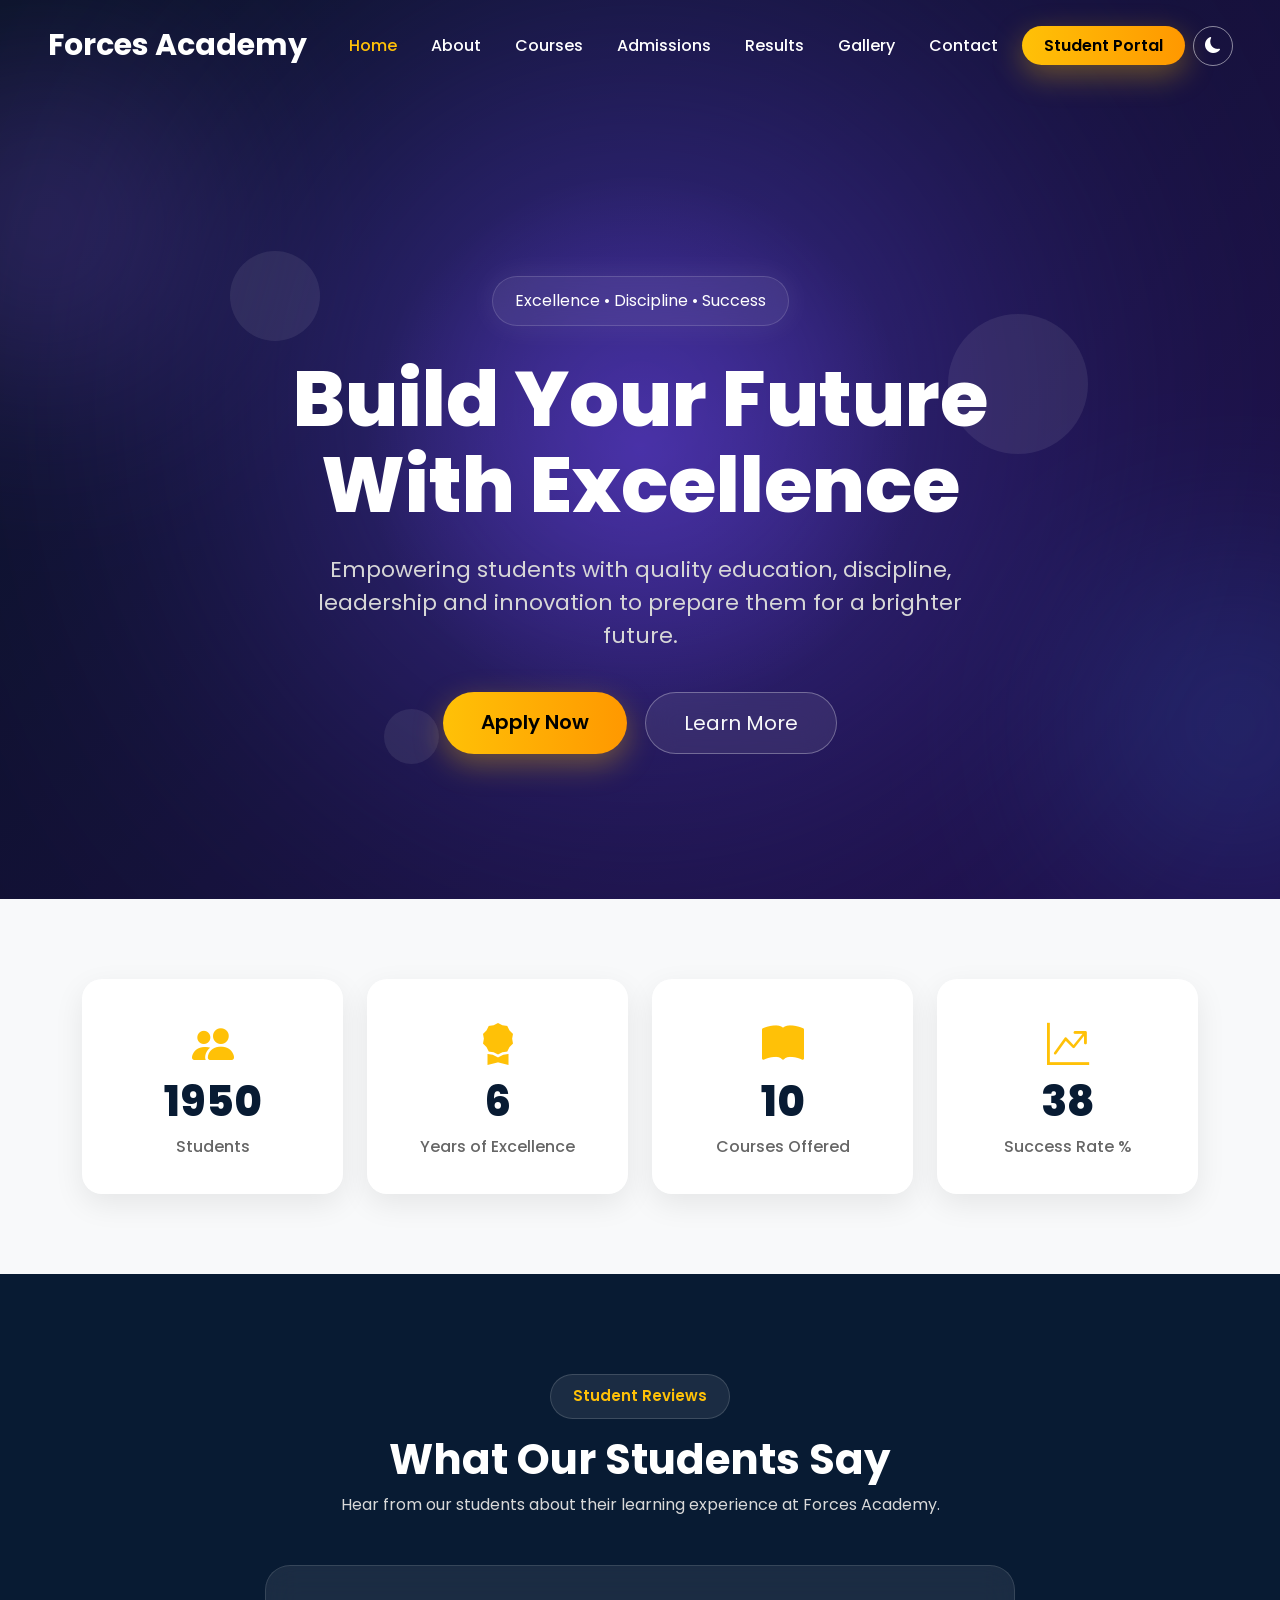
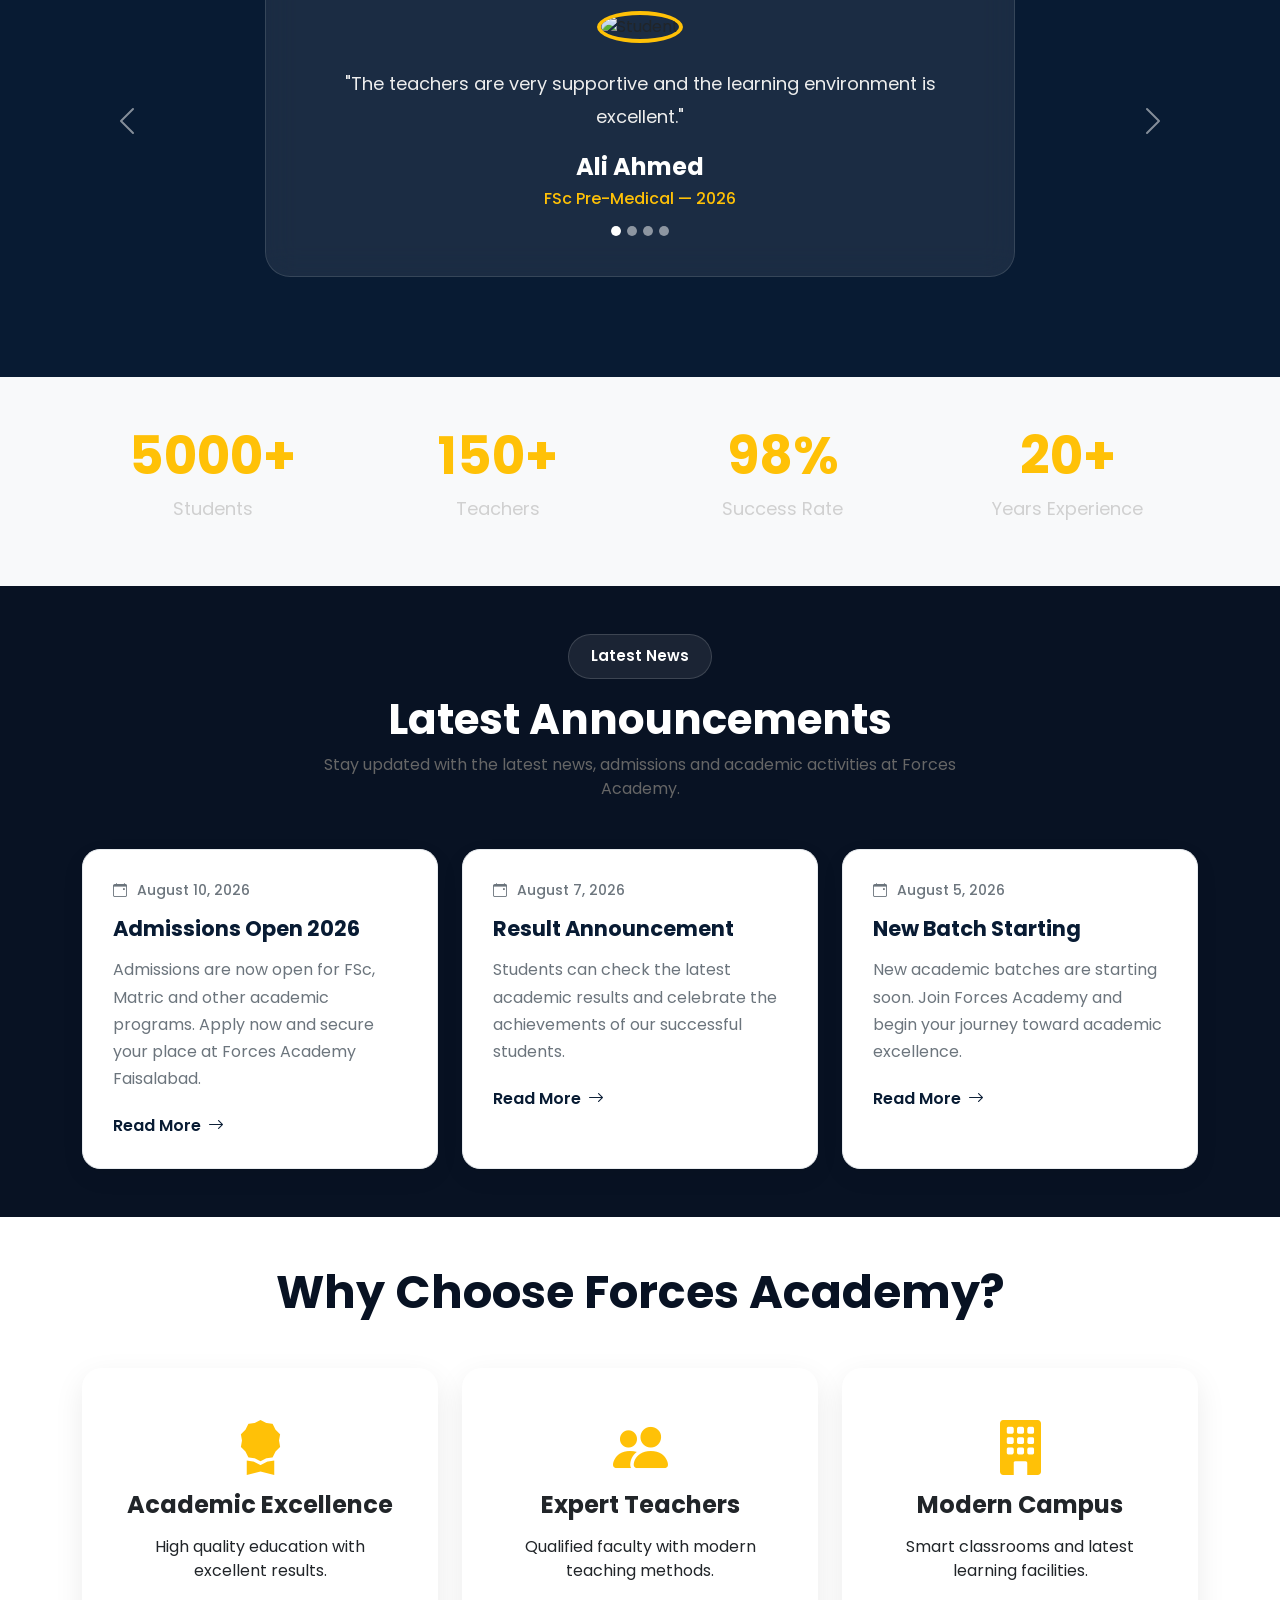
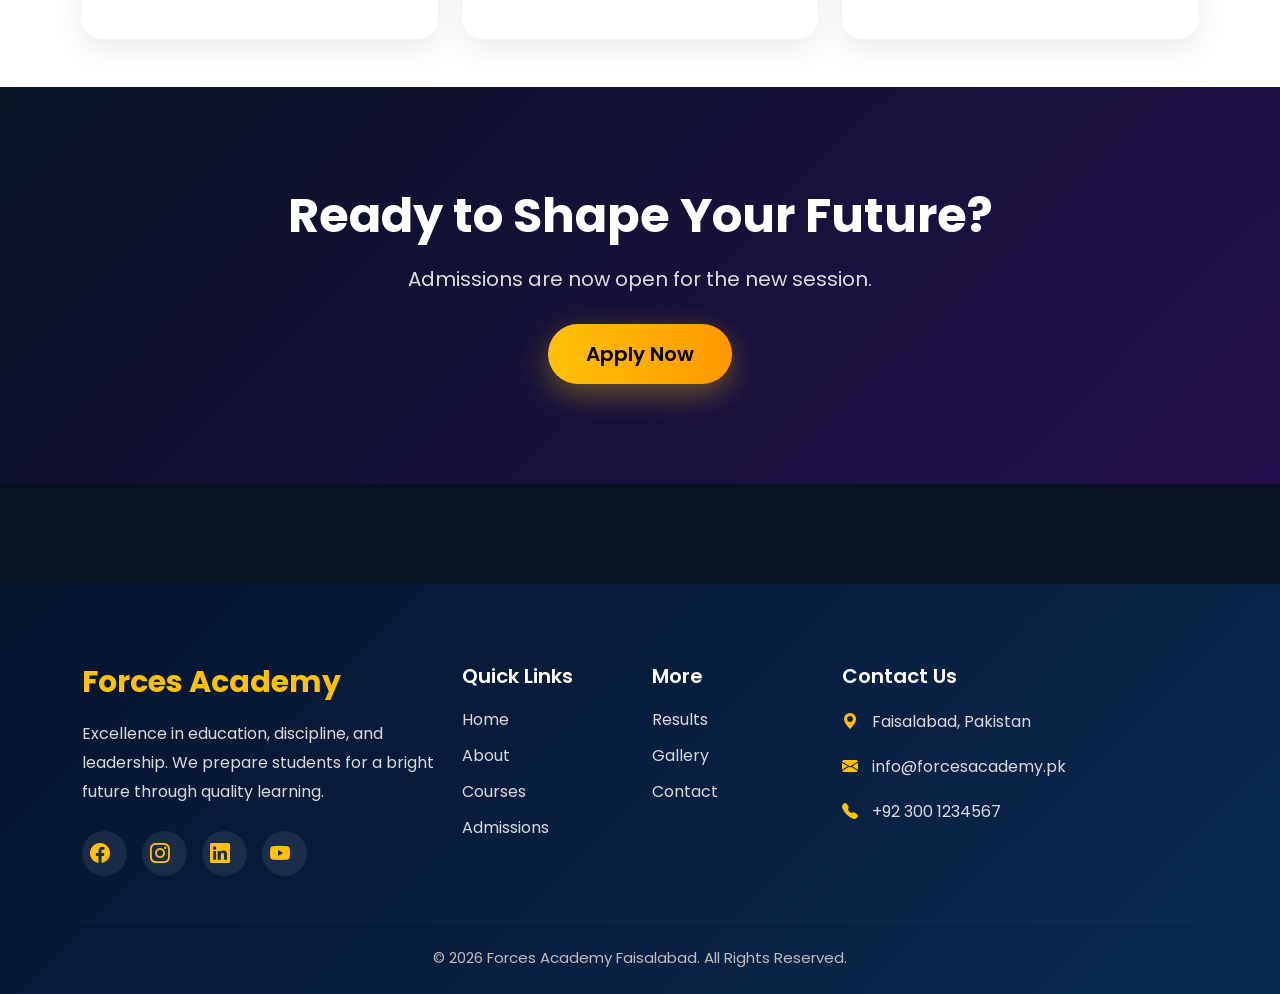
==== commit 9912cebe: "Week 7: LMS integration, EmailJS enquiry form and announcements" ====
--- a/index.html
+++ b/index.html
@@ -100,9 +100,11 @@
                 </li>
 
                 <li class="nav-item ms-lg-3">
-    <a href="#" class="btn btn-warning fw-semibold portal-btn">
-    Student Portal
-</a>
+    <a href="https://ramish.great-site.net/login.php"
+       class="btn btn-warning fw-semibold portal-btn"
+       target="_blank">
+        Student Portal
+    </a>
 </li>
                 <li class="nav-item ms-lg-2">
     <button id="themeToggle"
@@ -451,6 +453,108 @@
     </div>
 </section>
 
+<!-- Latest Announcements -->
+<section class="announcements-section py-5">
+
+    <div class="container">
+
+        <div class="text-center mb-5">
+
+            <span class="section-tag">Latest News</span>
+
+            <h2 class="section-title mt-3">
+                Latest Announcements
+            </h2>
+
+            <p class="section-subtitle">
+                Stay updated with the latest news, admissions and academic activities at Forces Academy.
+            </p>
+
+        </div>
+
+        <div class="row g-4">
+
+            <!-- Announcement 1 -->
+            <div class="col-lg-4 col-md-6">
+                <div class="announcement-card">
+
+                    <div class="announcement-date">
+                        <i class="bi bi-calendar-event"></i>
+                        August 10, 2026
+                    </div>
+
+                    <h4>Admissions Open 2026</h4>
+
+                    <p>
+                        Admissions are now open for FSc, Matric and other
+                        academic programs. Apply now and secure your place
+                        at Forces Academy Faisalabad.
+                    </p>
+
+                    <a href="admissions.html" class="announcement-link">
+                        Read More
+                        <i class="bi bi-arrow-right"></i>
+                    </a>
+
+                </div>
+            </div>
+
+            <!-- Announcement 2 -->
+            <div class="col-lg-4 col-md-6">
+                <div class="announcement-card">
+
+                    <div class="announcement-date">
+                        <i class="bi bi-calendar-event"></i>
+                        August 7, 2026
+                    </div>
+
+                    <h4>Result Announcement</h4>
+
+                    <p>
+                        Students can check the latest academic results
+                        and celebrate the achievements of our successful
+                        students.
+                    </p>
+
+                    <a href="results.html" class="announcement-link">
+                        Read More
+                        <i class="bi bi-arrow-right"></i>
+                    </a>
+
+                </div>
+            </div>
+
+            <!-- Announcement 3 -->
+            <div class="col-lg-4 col-md-6">
+                <div class="announcement-card">
+
+                    <div class="announcement-date">
+                        <i class="bi bi-calendar-event"></i>
+                        August 5, 2026
+                    </div>
+
+                    <h4>New Batch Starting</h4>
+
+                    <p>
+                        New academic batches are starting soon. Join
+                        Forces Academy and begin your journey toward
+                        academic excellence.
+                    </p>
+
+                    <a href="courses.html" class="announcement-link">
+                        Read More
+                        <i class="bi bi-arrow-right"></i>
+                    </a>
+
+                </div>
+            </div>
+
+        </div>
+
+    </div>
+
+</section>
+
 <section class="home-features py-5">
 
 <div class="container">
--- a/css/style.css
+++ b/css/style.css
@@ -2342,4 +2342,126 @@
         transform: translateY(0);
     }
 
+}
+#course {
+    color: #6c757d;
+}
+
+#course option {
+    color: #212529;
+}
+
+#course:valid {
+    color: #212529;
+}
+body.dark-mode #course {
+    background-color: #1e293b;
+    color: #adb5bd;
+}
+
+body.dark-mode #course option {
+    background-color: #1e293b;
+    color: white;
+}
+
+body.dark-mode #course:valid {
+    color: white;
+}
+
+/* =========================================
+   Latest Announcements
+========================================= */
+
+.announcements-section {
+    padding-top: 80px;
+    padding-bottom: 80px;
+}
+
+.announcement-card {
+    height: 100%;
+    padding: 30px;
+    background: #ffffff;
+    border-radius: 18px;
+    border: 1px solid #e9ecef;
+    box-shadow: 0 8px 25px rgba(0, 0, 0, 0.06);
+    transition: transform 0.3s ease, box-shadow 0.3s ease;
+}
+
+.announcement-card:hover {
+    transform: translateY(-6px);
+    box-shadow: 0 14px 30px rgba(0, 0, 0, 0.10);
+}
+
+.announcement-date {
+    color: #6c757d;
+    font-size: 14px;
+    font-weight: 500;
+    margin-bottom: 15px;
+}
+
+.announcement-date i {
+    margin-right: 6px;
+}
+
+.announcement-card h4 {
+    font-size: 21px;
+    font-weight: 700;
+    margin-bottom: 15px;
+    color: #081b33;
+}
+
+.announcement-card p {
+    color: #6c757d;
+    line-height: 1.7;
+    margin-bottom: 22px;
+}
+
+.announcement-link {
+    display: inline-flex;
+    align-items: center;
+    gap: 7px;
+    color: #081b33;
+    font-weight: 600;
+    text-decoration: none;
+    transition: gap 0.3s ease;
+}
+
+.announcement-link:hover {
+    color: #f4b400;
+    gap: 11px;
+}
+
+
+/* =========================================
+   Announcements - Dark Mode
+========================================= */
+
+body.dark-mode .announcement-card {
+    background: #111827;
+    border-color: #263244;
+    box-shadow: 0 8px 25px rgba(0, 0, 0, 0.20);
+}
+
+body.dark-mode .announcement-card h4 {
+    color: #ffffff;
+}
+
+body.dark-mode .announcement-card p,
+body.dark-mode .announcement-date {
+    color: #adb5bd;
+}
+
+body.dark-mode .announcement-link {
+    color: #ffffff;
+}
+
+body.dark-mode .announcement-link:hover {
+    color: #f4b400;
+}
+/* Latest Announcements - White Heading */
+
+.announcements-section .section-tag,
+.announcements-section .section-title {
+    color: #ffffff !important;
+    opacity: 1 !important;
 }
